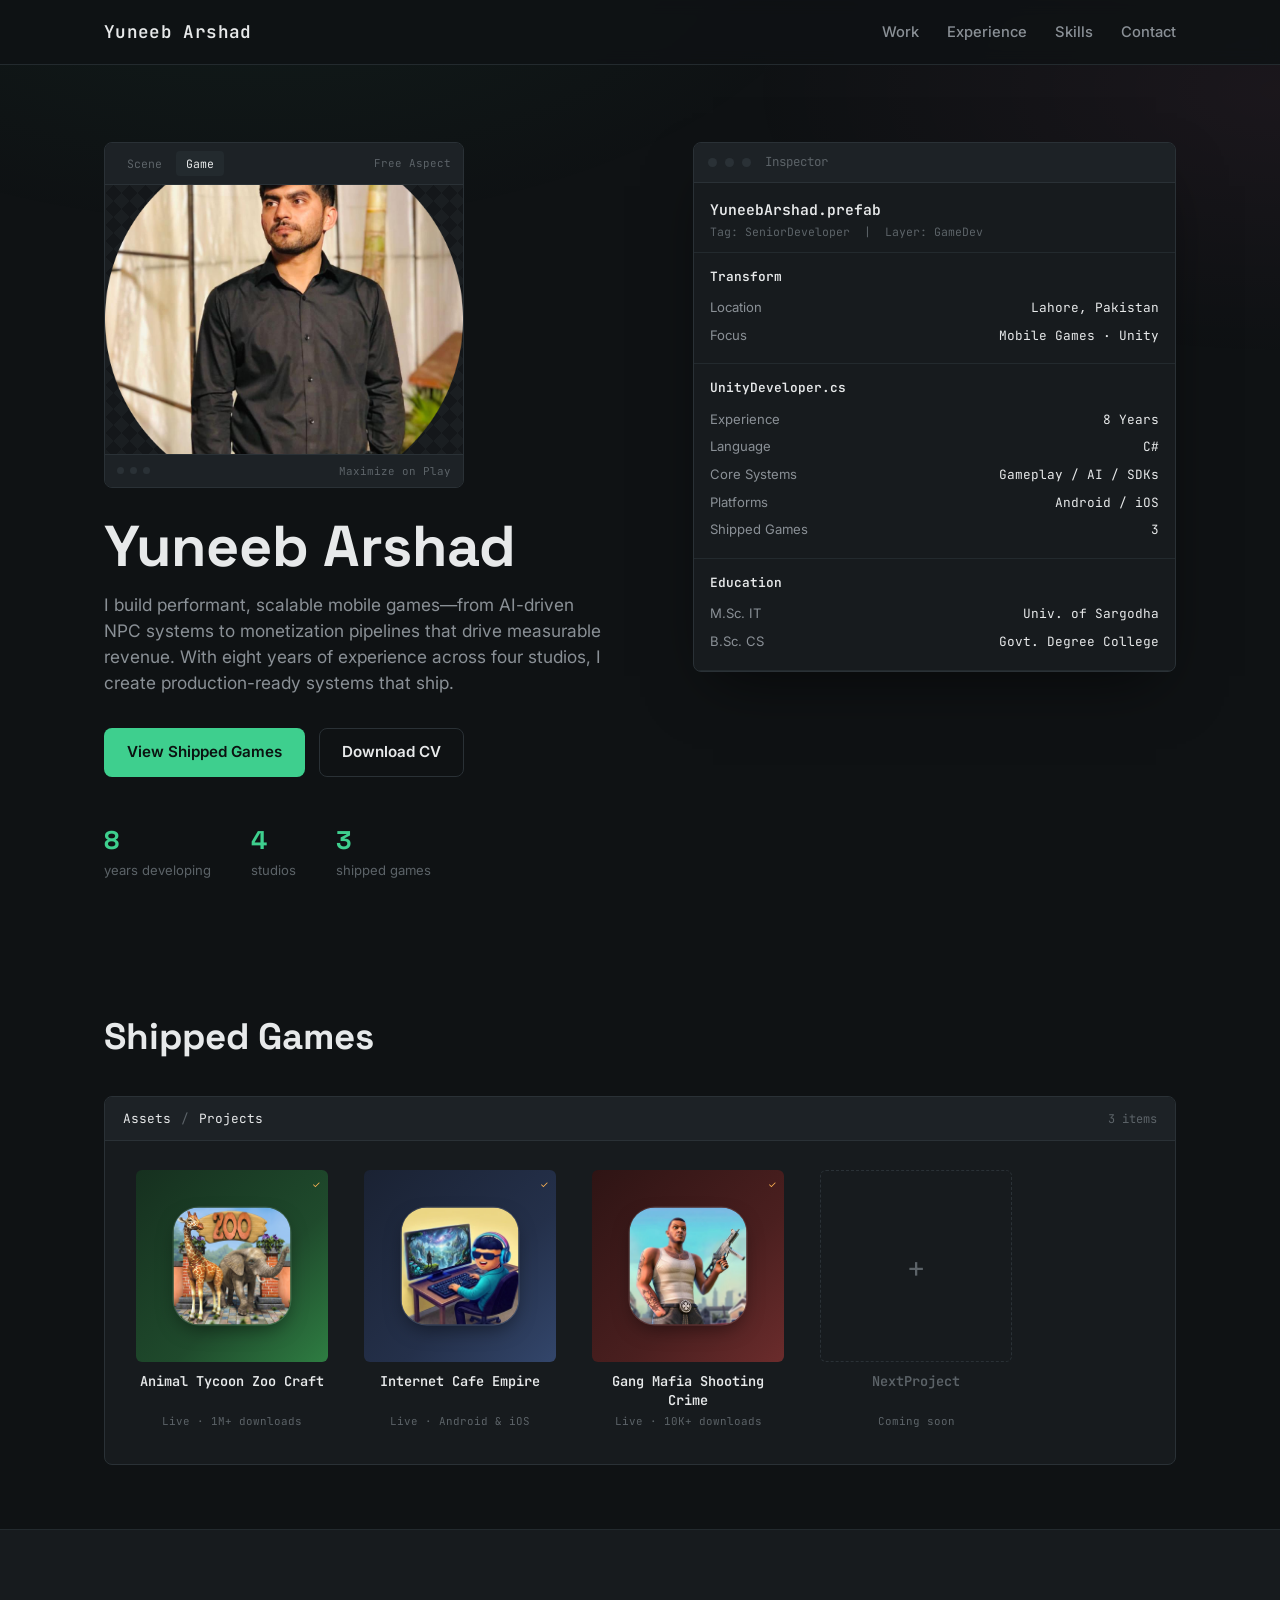
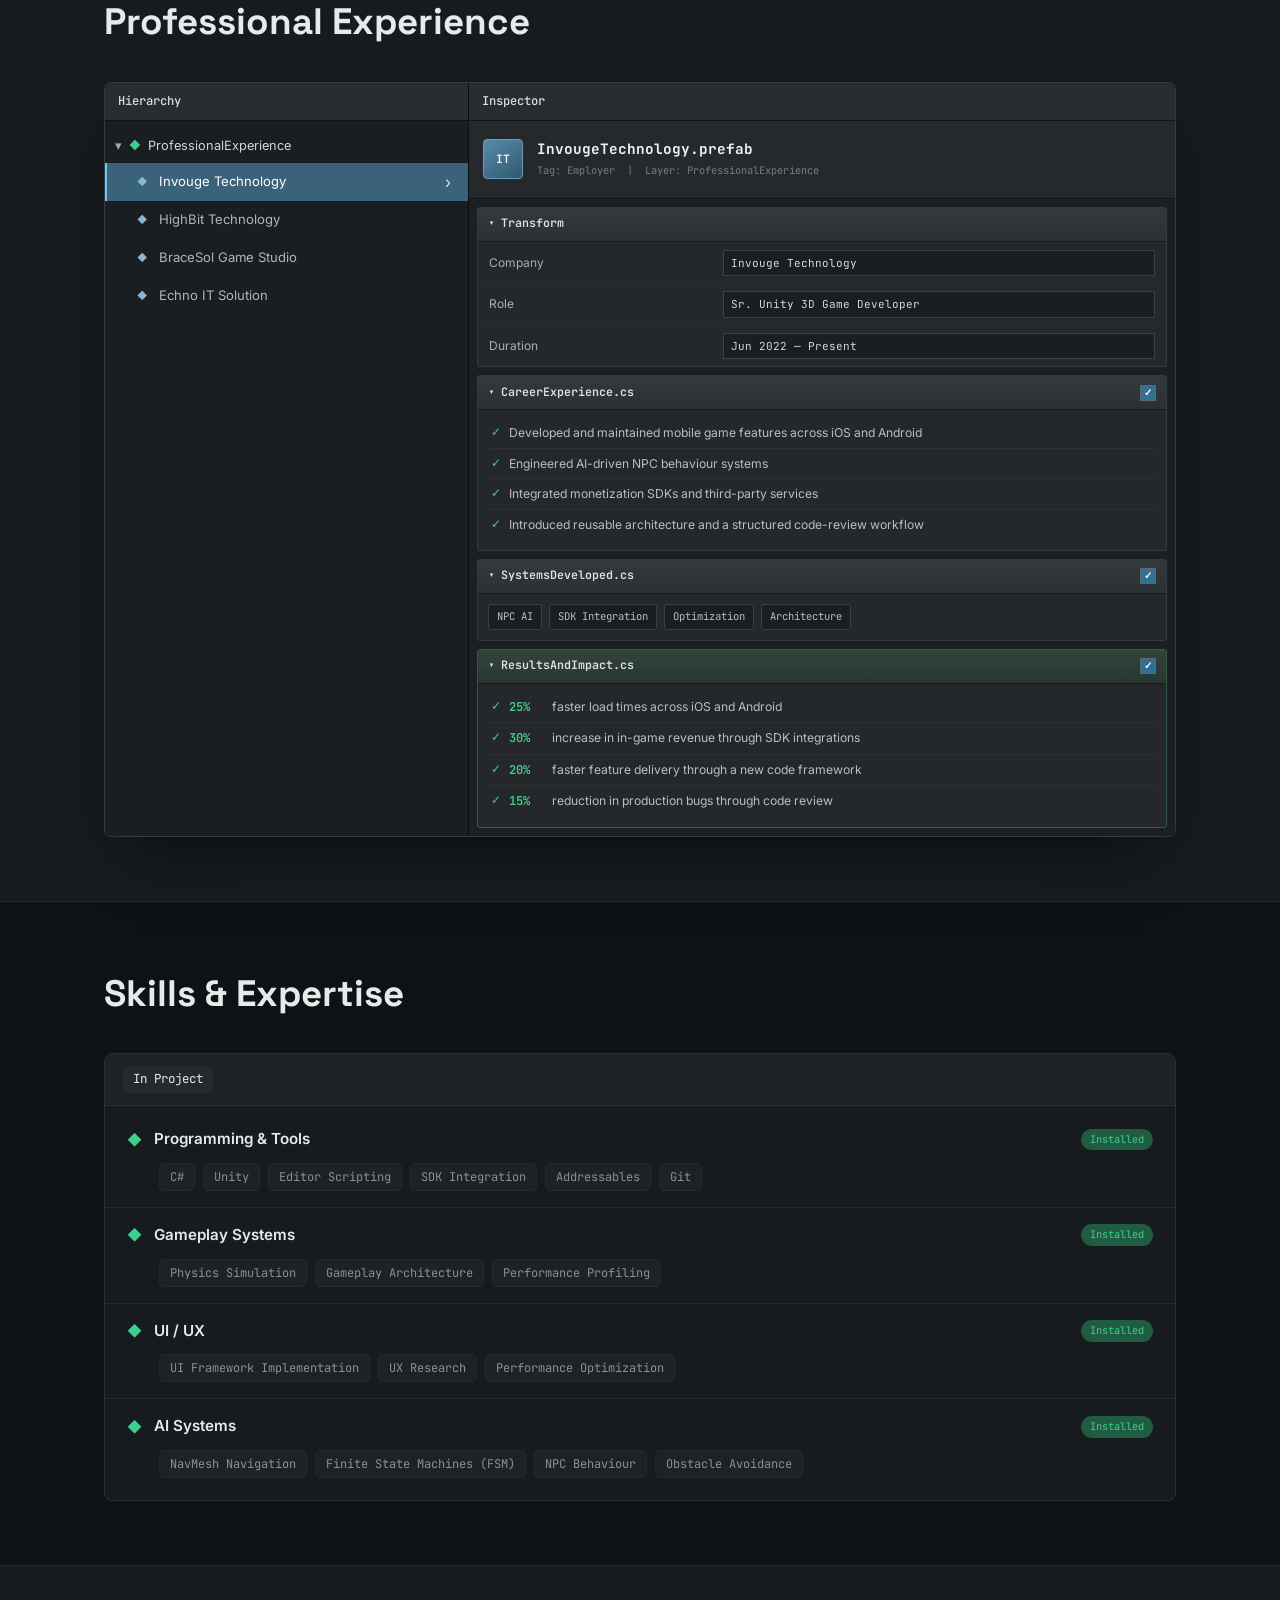
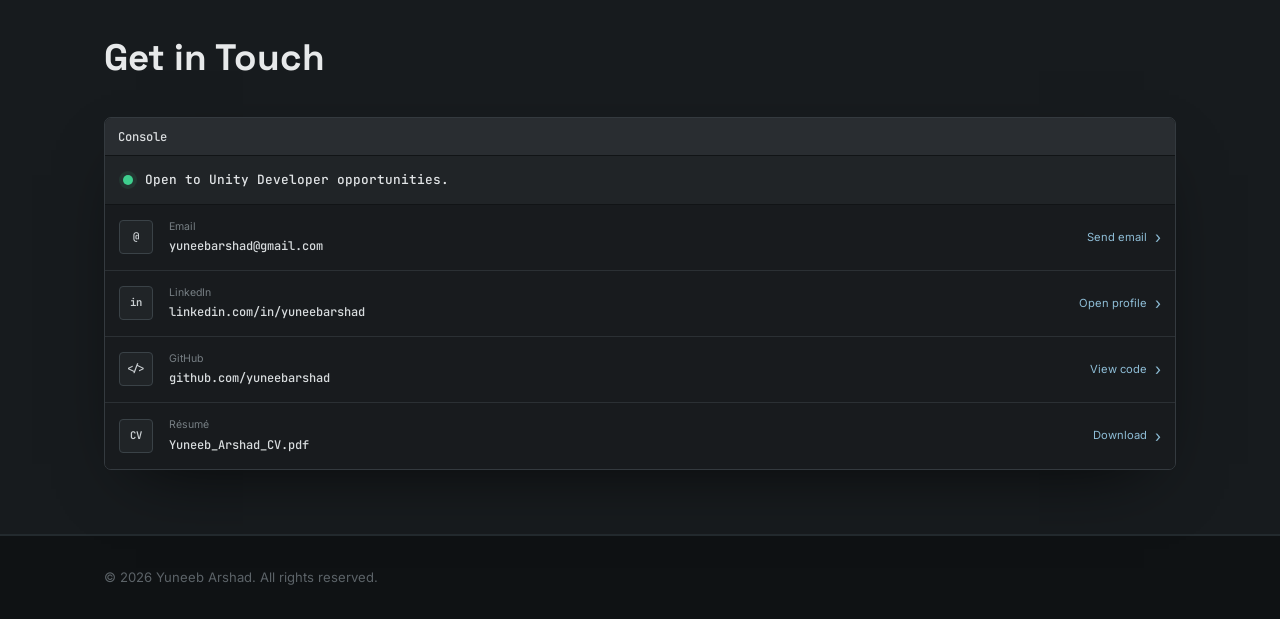
==== index.html @ 578384d5 "Update index.html" ====
<!DOCTYPE html>
<html lang="en">
<head>
  <meta charset="UTF-8">
  <meta name="viewport" content="width=device-width, initial-scale=1.0">
  <title>Yuneeb Arshad — Senior Unity Developer</title>
  <meta name="description" content="Yuneeb Arshad — Senior Unity Game Developer with 8 years of experience shipping mobile games. C#, gameplay systems, AI-driven behaviour, SDK integration and monetization.">
  <link rel="preconnect" href="https://fonts.googleapis.com">
  <link rel="preconnect" href="https://fonts.gstatic.com" crossorigin>
  <link href="https://fonts.googleapis.com/css2?family=Space+Grotesk:wght@500;600;700&family=Inter:wght@400;500;600&family=JetBrains+Mono:wght@400;500;600&display=swap" rel="stylesheet">
  <link rel="stylesheet" href="style.css">
</head>
<body>
  <div class="grain" aria-hidden="true"></div>

  <header class="topbar">
    <div class="wrap topbar-inner">
      <a href="#top" class="logo">Yuneeb Arshad</a>
      <nav class="nav" id="siteNav" aria-label="Main navigation">
        <a href="#work">Work</a>
        <a href="#experience">Experience</a>
        <a href="#skills">Skills</a>
        <a href="#contact">Contact</a>
      </nav>
      <button class="nav-toggle" id="navToggle" aria-label="Toggle navigation" aria-expanded="false">
        <span></span><span></span><span></span>
      </button>
    </div>
  </header>

  <main id="top">
    <!-- HERO: GAME VIEW + INSPECTOR -->
    <section class="hero wrap">
      <div>
        <div class="gameview">
          <div class="gameview-tabs">
            <span class="gameview-tab">Scene</span>
            <span class="gameview-tab gameview-tab-active">Game</span>
            <span class="gameview-res">Free Aspect</span>
          </div>
          <div class="gameview-viewport">
            <img src="profile.jpg" alt="Yuneeb Arshad" onerror="this.style.display='none'; this.parentElement.querySelector('.gameview-fallback').style.display='flex';">
            <div class="gameview-fallback">
              <span>Drop <code>profile.jpg</code> in the project root</span>
            </div>
          </div>
          <div class="gameview-toolbar">
            <span class="gv-dot"></span><span class="gv-dot"></span><span class="gv-dot"></span>
            <span class="gv-label">Maximize on Play</span>
          </div>
        </div>

        <h1>Yuneeb Arshad</h1>
        <p class="hero-sub">I build performant, scalable mobile games—from AI-driven NPC systems to monetization pipelines that drive measurable revenue. With eight years of experience across four studios, I create production-ready systems that ship.</p>

        <div class="hero-actions">
          <a href="#work" class="btn btn-primary">View Shipped Games</a>
          <a href="Yuneeb_Arshad_CV.pdf" class="btn btn-ghost" download>Download CV</a>
        </div>

        <div class="hero-stats">
          <div><span class="num">8</span><span class="lbl">years developing</span></div>
          <div><span class="num">4</span><span class="lbl">studios</span></div>
          <div><span class="num">3</span><span class="lbl">shipped games</span></div>
        </div>
      </div>

      <div class="inspector" role="img" aria-label="Mock Unity Inspector panel describing Yuneeb Arshad">
        <div class="inspector-titlebar">
          <span class="inspector-dot"></span>
          <span class="inspector-dot"></span>
          <span class="inspector-dot"></span>
          <span class="inspector-title">Inspector</span>
        </div>
        <div class="inspector-object">
          <div>
            <div class="inspector-object-name">YuneebArshad.prefab</div>
            <div class="inspector-object-tag">Tag: SeniorDeveloper &nbsp;|&nbsp; Layer: GameDev</div>
          </div>
        </div>
        <div class="component">
          <div class="component-head">Transform</div>
          <div class="component-row"><span>Location</span><span>Lahore, Pakistan</span></div>
          <div class="component-row"><span>Focus</span><span>Mobile Games · Unity</span></div>
        </div>
        <div class="component">
          <div class="component-head">UnityDeveloper.cs </div>
          <div class="component-row"><span>Experience</span><span>8 Years</span></div>
          <div class="component-row"><span>Language</span><span>C#</span></div>
          <div class="component-row"><span>Core Systems</span><span>Gameplay / AI / SDKs</span></div>
          <div class="component-row"><span>Platforms</span><span>Android / iOS</span></div>
          <div class="component-row"><span>Shipped Games</span><span>3</span></div>
        </div>
        <div class="component">
          <div class="component-head">Education</div>
          <div class="component-row"><span>M.Sc. IT</span><span>Univ. of Sargodha</span></div>
          <div class="component-row"><span>B.Sc. CS</span><span>Govt. Degree College</span></div>
        </div>
      </div>
    </section>

    <!-- PROJECT WINDOW -->
    <section id="work" class="section">
      <div class="wrap">
        <h2 class="section-title">Shipped Games</h2>

        <div class="project-window">
          <div class="pw-titlebar">
            <span class="pw-breadcrumb">Assets <span class="pw-sep">/</span> Projects</span>
            <span class="pw-count">3 items</span>
          </div>
          <div class="pw-grid">
            <a href="projects/zoo-animal-manager.html" class="pw-tile">
              <div class="pw-thumb pw-thumb-zoo">
                <img class="pw-icon" src="images/zoo-icon.png" alt="Animal Tycoon - Zoo Craft Game icon" onerror="this.style.display='none';">
                <span class="pw-dirty pw-dirty-live">✓</span>
              </div>
              <div class="pw-name">Animal Tycoon Zoo Craft</div>
              <div class="pw-tag">Live · 1M+ downloads</div>
            </a>

            <a href="projects/internet-cafe-empire.html" class="pw-tile">
              <div class="pw-thumb pw-thumb-cafe">
                <img class="pw-icon" src="images/cafe-icon.png" alt="Internet Cafe Empire icon" onerror="this.style.display='none';">
                <span class="pw-dirty pw-dirty-live">✓</span>
              </div>
              <div class="pw-name">Internet Cafe Empire</div>
              <div class="pw-tag">Live · Android &amp; iOS</div>
            </a>

            <a href="projects/gang-war.html" class="pw-tile">
              <div class="pw-thumb pw-thumb-gang">
                <img class="pw-icon" src="images/gang-icon.png" alt="Gang Mafia Shooting Crime Game icon" onerror="this.style.display='none';">
                <span class="pw-dirty pw-dirty-live">✓</span>
              </div>
              <div class="pw-name">Gang Mafia Shooting Crime</div>
              <div class="pw-tag">Live · 10K+ downloads</div>
            </a>

            <div class="pw-tile pw-tile-add" aria-label="Next project, coming soon">
              <div class="pw-thumb pw-thumb-add"><span>+</span></div>
              <div class="pw-name pw-name-muted">NextProject</div>
              <div class="pw-tag">Coming soon</div>
            </div>
          </div>
        </div>
      </div>
    </section>

    <!-- EXPERIENCE: HIERARCHY + INSPECTOR -->
    <section id="experience" class="section section-alt">
      <div class="wrap">
        <h2 class="section-title">Professional Experience</h2>

        <div class="unity-experience-window">
          <div class="experience-layout">
            <aside class="hierarchy-panel" aria-label="Professional experience companies">
              <div class="unity-panel-titlebar">Hierarchy</div>
              <div class="hierarchy-tree">
                <div class="hierarchy-root"><span class="tree-arrow">▾</span><span class="scene-cube">◆</span> ProfessionalExperience</div>

                <button class="hierarchy-item is-selected" type="button" data-company="invouge" aria-selected="true" aria-controls="company-invouge">
                  <span class="tree-indent"></span><span class="tree-cube">◆</span>
                  <span class="hierarchy-company-name">Invouge Technology</span>
                  <span class="hierarchy-open-icon" aria-hidden="true">›</span>
                </button>

                <button class="hierarchy-item" type="button" data-company="highbit" aria-selected="false" aria-controls="company-highbit">
                  <span class="tree-indent"></span><span class="tree-cube">◆</span>
                  <span class="hierarchy-company-name">HighBit Technology</span>
                  <span class="hierarchy-open-icon" aria-hidden="true">›</span>
                </button>

                <button class="hierarchy-item" type="button" data-company="bracesol" aria-selected="false" aria-controls="company-bracesol">
                  <span class="tree-indent"></span><span class="tree-cube">◆</span>
                  <span class="hierarchy-company-name">BraceSol Game Studio</span>
                  <span class="hierarchy-open-icon" aria-hidden="true">›</span>
                </button>

                <button class="hierarchy-item" type="button" data-company="echno" aria-selected="false" aria-controls="company-echno">
                  <span class="tree-indent"></span><span class="tree-cube">◆</span>
                  <span class="hierarchy-company-name">Echno IT Solution</span>
                  <span class="hierarchy-open-icon" aria-hidden="true">›</span>
                </button>
              </div>
            </aside>

            <div class="career-inspector-panel" id="careerInspector" aria-live="polite">
              <div class="unity-panel-titlebar">Inspector</div>

              <article class="company-inspector" id="company-invouge" data-company-panel="invouge">
                <div class="career-object-header">
                  <span class="career-object-icon">IT</span>
                  <div>
                    <h3>InvougeTechnology.prefab</h3>
                    <p>Tag: Employer &nbsp;|&nbsp; Layer: ProfessionalExperience</p>
                  </div>
                </div>
                <div class="career-component">
                  <div class="career-component-head"><span>▾</span> Transform</div>
                  <div class="career-property"><span>Company</span><strong>Invouge Technology</strong></div>
                  <div class="career-property"><span>Role</span><strong>Sr. Unity 3D Game Developer</strong></div>
                  <div class="career-property"><span>Duration</span><strong>Jun 2022 — Present</strong></div>
                </div>
                <div class="career-component">
                  <div class="career-component-head"><span>▾</span> CareerExperience.cs <span class="component-enabled">✓</span></div>
                  <ul class="career-achievements">
                    <li>Developed and maintained mobile game features across iOS and Android</li>
                    <li>Engineered AI-driven NPC behaviour systems</li>
                    <li>Integrated monetization SDKs and third-party services</li>
                    <li>Introduced reusable architecture and a structured code-review workflow</li>
                  </ul>
                </div>
                <div class="career-component">
                  <div class="career-component-head"><span>▾</span> SystemsDeveloped.cs <span class="component-enabled">✓</span></div>
                  <div class="career-tags"><span>NPC AI</span><span>SDK Integration</span><span>Optimization</span><span>Architecture</span></div>
                </div>
                <div class="career-component career-results-component">
                  <div class="career-component-head"><span>▾</span> ResultsAndImpact.cs <span class="component-enabled">✓</span></div>
                  <ul class="career-achievements">
                    <li><span class="achievement-value">25%</span> faster load times across iOS and Android</li>
                    <li><span class="achievement-value">30%</span> increase in in-game revenue through SDK integrations</li>
                    <li><span class="achievement-value">20%</span> faster feature delivery through a new code framework</li>
                    <li><span class="achievement-value">15%</span> reduction in production bugs through code review</li>
                  </ul>
                </div>
              </article>

              <article class="company-inspector" id="company-highbit" data-company-panel="highbit" hidden>
                <div class="career-object-header">
                  <span class="career-object-icon">HB</span>
                  <div>
                    <h3>HighBitTechnology.prefab</h3>
                    <p>Tag: Employer &nbsp;|&nbsp; Layer: ProfessionalExperience</p>
                  </div>
                </div>
                <div class="career-component">
                  <div class="career-component-head"><span>▾</span> Transform</div>
                  <div class="career-property"><span>Company</span><strong>HighBit Technology</strong></div>
                  <div class="career-property"><span>Role</span><strong>Sr. Unity 3D Game Developer</strong></div>
                  <div class="career-property"><span>Duration</span><strong>Aug 2021 — Jun 2022</strong></div>
                </div>
                <div class="career-component">
                  <div class="career-component-head"><span>▾</span> CareerExperience.cs <span class="component-enabled">✓</span></div>
                  <ul class="career-achievements">
                    <li>Designed and implemented features focused on player retention</li>
                    <li>Led a five-person team through more than 50 production fixes</li>
                    <li>Built AI-driven systems for dynamic difficulty</li>
                    <li>Developed custom advertising modules</li>
                  </ul>
                </div>
                <div class="career-component">
                  <div class="career-component-head"><span>▾</span> SystemsDeveloped.cs <span class="component-enabled">✓</span></div>
                  <div class="career-tags"><span>Retention</span><span>Ads Module</span><span>Team Leadership</span><span>Dynamic Difficulty</span></div>
                </div>
                <div class="career-component career-results-component">
                  <div class="career-component-head"><span>▾</span> ResultsAndImpact.cs <span class="component-enabled">✓</span></div>
                  <ul class="career-achievements">
                    <li><span class="achievement-value">20%</span> improvement in player retention through new feature design</li>
                    <li><span class="achievement-value">25%</span> reduction in crash rate across production releases</li>
                    <li><span class="achievement-value">15%</span> increase in ad revenue through custom modules</li>
                  </ul>
                </div>
              </article>

              <article class="company-inspector" id="company-bracesol" data-company-panel="bracesol" hidden>
                <div class="career-object-header">
                  <span class="career-object-icon">BS</span>
                  <div>
                    <h3>BraceSolGameStudio.prefab</h3>
                    <p>Tag: Employer &nbsp;|&nbsp; Layer: ProfessionalExperience</p>
                  </div>
                </div>
                <div class="career-component">
                  <div class="career-component-head"><span>▾</span> Transform</div>
                  <div class="career-property"><span>Company</span><strong>BraceSol Game Studio</strong></div>
                  <div class="career-property"><span>Role</span><strong>Unity 3D Game Developer</strong></div>
                  <div class="career-property"><span>Duration</span><strong>Mar 2021 — Aug 2021</strong></div>
                </div>
                <div class="career-component">
                  <div class="career-component-head"><span>▾</span> CareerExperience.cs <span class="component-enabled">✓</span></div>
                  <ul class="career-achievements">
                    <li>Shipped two titles from development through release</li>
                    <li>Managed ANR issues and recurring production bugs</li>
                    <li>Introduced clearer code standards and reusable practices</li>
                    <li>Integrated advertising systems into released projects</li>
                  </ul>
                </div>
                <div class="career-component">
                  <div class="career-component-head"><span>▾</span> SystemsDeveloped.cs <span class="component-enabled">✓</span></div>
                  <div class="career-tags"><span>Full-Cycle Delivery</span><span>ANR Fixes</span><span>Code Standards</span><span>Ads</span></div>
                </div>
                <div class="career-component career-results-component">
                  <div class="career-component-head"><span>▾</span> ResultsAndImpact.cs <span class="component-enabled">✓</span></div>
                  <ul class="career-achievements">
                    <li><span class="achievement-value">20%</span> improvement in app stability through ANR and bug management</li>
                    <li><span class="achievement-value">30%</span> improvement in code maintainability through new standards</li>
                    <li><span class="achievement-value">10%</span> increase in engagement through advertising integration</li>
                  </ul>
                </div>
              </article>

              <article class="company-inspector" id="company-echno" data-company-panel="echno" hidden>
                <div class="career-object-header">
                  <span class="career-object-icon">EI</span>
                  <div>
                    <h3>EchnoITSolution.prefab</h3>
                    <p>Tag: Employer &nbsp;|&nbsp; Layer: ProfessionalExperience</p>
                  </div>
                </div>
                <div class="career-component">
                  <div class="career-component-head"><span>▾</span> Transform</div>
                  <div class="career-property"><span>Company</span><strong>Echno IT Solution</strong></div>
                  <div class="career-property"><span>Role</span><strong>Unity 3D Game Developer</strong></div>
                  <div class="career-property"><span>Duration</span><strong>Mar 2018 — Mar 2021</strong></div>
                </div>
                <div class="career-component">
                  <div class="career-component-head"><span>▾</span> CareerExperience.cs <span class="component-enabled">✓</span></div>
                  <ul class="career-achievements">
                    <li>Released multiple original game concepts</li>
                    <li>Managed publishing, account and upload workflows</li>
                    <li>Integrated advertising and monetization solutions</li>
                    <li>Performed cross-platform testing across releases</li>
                  </ul>
                </div>
                <div class="career-component">
                  <div class="career-component-head"><span>▾</span> SystemsDeveloped.cs <span class="component-enabled">✓</span></div>
                  <div class="career-tags"><span>Game Concepts</span><span>Publishing</span><span>Monetization</span><span>Cross-Platform QA</span></div>
                </div>
                <div class="career-component career-results-component">
                  <div class="career-component-head"><span>▾</span> ResultsAndImpact.cs <span class="component-enabled">✓</span></div>
                  <ul class="career-achievements">
                    <li><span class="achievement-value">15%</span> reduction in account and upload downtime through process fixes</li>
                    <li><span class="achievement-value">10%</span> improvement in monetization through advertising solutions</li>
                  </ul>
                </div>
              </article>
            </div>
          </div>
        </div>
      </div>
    </section>

    <!-- PACKAGE MANAGER -->
    <section id="skills" class="section">
      <div class="wrap">
        <h2 class="section-title">Skills &amp; Expertise</h2>

        <div class="package-manager">
          <div class="pm-header">
            <span class="pm-tab pm-tab-active">In Project</span>
          </div>
          <div class="pm-list">
            <div class="pm-package">
              <div class="pm-package-head">
                <span class="pm-icon">◆</span>
                <div class="pm-titles"><div class="pm-name">Programming &amp; Tools</div></div>
                <span class="pm-badge">Installed</span>
              </div>
              <ul class="pm-deps"><li>C#</li><li>Unity</li><li>Editor Scripting</li><li>SDK Integration</li><li>Addressables</li><li>Git</li></ul>
            </div>
            <div class="pm-package">
              <div class="pm-package-head">
                <span class="pm-icon">◆</span>
                <div class="pm-titles"><div class="pm-name">Gameplay Systems</div></div>
                <span class="pm-badge">Installed</span>
              </div>
              <ul class="pm-deps"><li>Physics Simulation</li><li>Gameplay Architecture</li><li>Performance Profiling</li></ul>
            </div>
            <div class="pm-package">
              <div class="pm-package-head">
                <span class="pm-icon">◆</span>
                <div class="pm-titles"><div class="pm-name">UI / UX</div></div>
                <span class="pm-badge">Installed</span>
              </div>
              <ul class="pm-deps"><li>UI Framework Implementation</li><li>UX Research</li><li>Performance Optimization</li></ul>
            </div>
            <div class="pm-package">
              <div class="pm-package-head">
                <span class="pm-icon">◆</span>
                <div class="pm-titles"><div class="pm-name">AI Systems</div></div>
                <span class="pm-badge">Installed</span>
              </div>
              <ul class="pm-deps"><li>NavMesh Navigation</li><li>Finite State Machines (FSM)</li><li>NPC Behaviour</li><li>Obstacle Avoidance</li></ul>
            </div>
          </div>
        </div>
      </div>
    </section>

    <!-- SIMPLIFIED UNITY CONSOLE -->
    <section id="contact" class="section section-alt">
      <div class="wrap">
        <h2 class="section-title">Get in Touch</h2>

        <div class="console-window">
          <div class="console-titlebar">Console</div>

          <div class="contact-console-intro">
            <span class="contact-status-dot" aria-hidden="true"></span>
            <strong>Open to Unity Developer opportunities.</strong>
          </div>

          <div class="contact-list">
            <a class="contact-row" href="mailto:yuneebarshad@gmail.com">
              <span class="contact-icon" aria-hidden="true">@</span>
              <span class="contact-copy"><small>Email</small><strong>yuneebarshad@gmail.com</strong></span>
              <span class="contact-action">Send email <b>›</b></span>
            </a>

            <a class="contact-row" href="https://www.linkedin.com/in/yuneebarshad/" target="_blank" rel="noopener">
              <span class="contact-icon" aria-hidden="true">in</span>
              <span class="contact-copy"><small>LinkedIn</small><strong>linkedin.com/in/yuneebarshad</strong></span>
              <span class="contact-action">Open profile <b>›</b></span>
            </a>

            <a class="contact-row" href="https://github.com/yuneebarshad" target="_blank" rel="noopener">
              <span class="contact-icon" aria-hidden="true">&lt;/&gt;</span>
              <span class="contact-copy"><small>GitHub</small><strong>github.com/yuneebarshad</strong></span>
              <span class="contact-action">View code <b>›</b></span>
            </a>

            <a class="contact-row" href="Yuneeb_Arshad_CV.pdf" download>
              <span class="contact-icon" aria-hidden="true">CV</span>
              <span class="contact-copy"><small>Résumé</small><strong>Yuneeb_Arshad_CV.pdf</strong></span>
              <span class="contact-action">Download <b>›</b></span>
            </a>
          </div>
        </div>
      </div>
    </section>
  </main>

  <footer class="footer">
    <div class="wrap footer-inner">
      <span>© 2026 Yuneeb Arshad. All rights reserved.</span>
    </div>
  </footer>

  <script src="script.js"></script>
</body>
</html>
---- style.css ----
/* ===== Tokens ===== */
:root{
  --bg: #0F1214;
  --panel: #171B1E;
  --panel-alt: #1D2226;
  --border: #2A3136;
  --border-soft: #232A2E;
  --text: #E7E9EA;
  --text-muted: #8A9096;
  --text-dim: #5C6368;

  --teal: #3ECF8E;
  --teal-dim: #1F5C42;
  --pink: #FF6FB5;
  --pink-dim: #7A2E52;
  --amber: #FFB454;

  --font-display: "Space Grotesk", sans-serif;
  --font-body: "Inter", sans-serif;
  --font-mono: "JetBrains Mono", monospace;

  --radius: 8px;
  --wrap: 1120px;
}

*{ box-sizing: border-box; }
html{ scroll-behavior: smooth; }
@media (prefers-reduced-motion: reduce){
  html{ scroll-behavior: auto; }
  *{ animation-duration: 0.01ms !important; animation-iteration-count: 1 !important; transition-duration: 0.01ms !important; }
}

body{
  margin: 0;
  background: var(--bg);
  color: var(--text);
  font-family: var(--font-body);
  line-height: 1.5;
  -webkit-font-smoothing: antialiased;
}

.wrap{
  max-width: var(--wrap);
  margin: 0 auto;
  padding: 0 24px;
}

a{ color: inherit; }

/* subtle grain/vignette so the dark bg doesn't feel flat */
.grain{
  position: fixed; inset: 0; pointer-events: none; z-index: 0;
  background:
    radial-gradient(ellipse 80% 60% at 20% -10%, rgba(62,207,142,0.06), transparent 60%),
    radial-gradient(ellipse 70% 50% at 100% 10%, rgba(255,111,181,0.05), transparent 60%);
}

/* ===== Top bar ===== */
.topbar{
  position: sticky; top: 0; z-index: 50;
  background: rgba(15,18,20,0.85);
  backdrop-filter: blur(8px);
  border-bottom: 1px solid var(--border-soft);
}
.topbar-inner{
  display: flex; align-items: center; justify-content: space-between;
  height: 64px;
}
.logo{
  font-family: var(--font-mono);
  font-weight: 600; font-size: 1.1rem;
  text-decoration: none; color: var(--text);
  letter-spacing: 0.02em;
}

/* ===== Game View (hero photo panel) ===== */
.gameview{
  background: var(--panel);
  border: 1px solid var(--border);
  border-radius: var(--radius);
  overflow: hidden;
  margin-bottom: 28px;
  max-width: 360px;
}
.gameview-tabs{
  display: flex; align-items: center; gap: 4px;
  padding: 8px 12px;
  background: var(--panel-alt);
  border-bottom: 1px solid var(--border);
}
.gameview-tab{
  font-family: var(--font-mono); font-size: 0.72rem;
  color: var(--text-dim); padding: 4px 10px; border-radius: 4px;
}
.gameview-tab-active{ background: var(--border-soft); color: var(--text); }
.gameview-res{
  margin-left: auto;
  font-family: var(--font-mono); font-size: 0.68rem;
  color: var(--text-dim);
}
.gameview-viewport{
  aspect-ratio: 4 / 3;
  background:
    linear-gradient(45deg, #1A1E21 25%, transparent 25%) 0 0/16px 16px,
    linear-gradient(-45deg, #1A1E21 25%, transparent 25%) 0 0/16px 16px,
    linear-gradient(45deg, transparent 75%, #1A1E21 75%) 0 0/16px 16px,
    linear-gradient(-45deg, transparent 75%, #1A1E21 75%) 0 0/16px 16px,
    #14171A;
  position: relative;
  overflow: hidden;
}
.gameview-viewport img{
  width: 100%; height: 100%; object-fit: cover; display: block;
}
.gameview-fallback{
  position: absolute; inset: 0;
  display: none; align-items: center; justify-content: center;
  text-align: center; padding: 20px;
}
.gameview-fallback span{
  font-family: var(--font-mono); font-size: 0.78rem; color: var(--text-dim);
  border: 1px dashed var(--border); border-radius: 6px; padding: 14px 18px;
}
.gameview-fallback code{ color: var(--teal); }
.gameview-toolbar{
  display: flex; align-items: center; gap: 6px;
  padding: 8px 12px;
  background: var(--panel-alt);
  border-top: 1px solid var(--border);
}
.gv-dot{ width: 7px; height: 7px; border-radius: 50%; background: var(--border); }
.gv-label{
  margin-left: auto;
  font-family: var(--font-mono); font-size: 0.68rem; color: var(--text-dim);
}
.nav{ display: flex; gap: 28px; }
.nav a{
  text-decoration: none; color: var(--text-muted);
  font-size: 0.92rem; font-weight: 500;
  transition: color 0.15s ease;
}
.nav a:hover,
.nav a:focus-visible{ color: var(--text); }

.nav-toggle{
  display: none; flex-direction: column; gap: 4px;
  background: none; border: none; cursor: pointer; padding: 8px;
}
.nav-toggle span{ width: 20px; height: 2px; background: var(--text); display: block; }

/* ===== Hero ===== */
.hero{
  position: relative; z-index: 1;
  display: grid; grid-template-columns: 1.05fr 0.95fr;
  gap: 56px;
  align-items: start;
  padding: clamp(48px, 6vw, 80px) 24px clamp(48px, 5vw, 64px);
}

.hero h1{
  font-family: var(--font-display);
  font-size: clamp(2.6rem, 5vw, 3.6rem);
  margin: 0 0 16px;
  line-height: 1.05;
  font-weight: 700;
}
.hero-sub{
  color: var(--text-muted);
  font-size: 1.08rem;
  max-width: 46ch;
  margin: 0 0 32px;
}
.hero-actions{ display: flex; gap: 14px; flex-wrap: wrap; margin-bottom: 44px; }

.btn{
  display: inline-flex; align-items: center;
  padding: 12px 22px;
  border-radius: var(--radius);
  font-weight: 600; font-size: 0.95rem;
  text-decoration: none;
  border: 1px solid transparent;
  transition: transform 0.15s ease, border-color 0.15s ease, background 0.15s ease;
}
.btn:focus-visible{ outline: 2px solid var(--teal); outline-offset: 2px; }
.btn-primary{
  background: var(--teal); color: #0B1210;
}
.btn-primary:hover{ transform: translateY(-1px); }
.btn-ghost{
  border-color: var(--border);
  color: var(--text);
}
.btn-ghost:hover{ border-color: var(--text-muted); }

.hero-stats{ display: flex; gap: 40px; }
.hero-stats > div{ display: flex; flex-direction: column; }
.hero-stats .num{
  font-family: var(--font-display); font-weight: 700;
  font-size: 1.6rem; color: var(--teal);
}
.hero-stats .lbl{ color: var(--text-dim); font-size: 0.82rem; margin-top: 2px; }

/* ===== Inspector mock ===== */
.inspector{
  background: var(--panel);
  border: 1px solid var(--border);
  border-radius: var(--radius);
  overflow: hidden;
  box-shadow: 0 24px 60px -20px rgba(0,0,0,0.6);
}
.inspector-titlebar{
  display: flex; align-items: center; gap: 8px;
  padding: 10px 14px;
  background: var(--panel-alt);
  border-bottom: 1px solid var(--border);
}
.inspector-dot{
  width: 9px; height: 9px; border-radius: 50%;
  background: var(--border);
}
.inspector-title{
  font-family: var(--font-mono); font-size: 0.78rem;
  color: var(--text-dim); margin-left: 6px;
}
.inspector-object{
  display: flex; align-items: center; gap: 12px;
  padding: 16px 16px 12px;
  border-bottom: 1px solid var(--border-soft);
}

.inspector-object-name{ font-family: var(--font-mono); font-weight: 600; font-size: 0.92rem; }
.inspector-object-tag{ font-family: var(--font-mono); font-size: 0.72rem; color: var(--text-dim); margin-top: 2px; }

.component{ padding: 14px 16px; border-bottom: 1px solid var(--border-soft); }
.component-head{
  font-family: var(--font-mono); font-size: 0.8rem; font-weight: 600;
  color: var(--text); margin-bottom: 8px;
  display: flex; align-items: center; gap: 8px; flex-wrap: wrap;
}
.badge{
  font-family: var(--font-mono); font-size: 0.62rem; padding: 2px 6px;
  border-radius: 4px; letter-spacing: 0.03em;
}
.badge-on{ background: var(--teal-dim); color: var(--teal); }
.component-row{
  display: flex; justify-content: space-between;
  font-size: 0.82rem; padding: 4px 0;
  color: var(--text-muted);
}
.component-row span:last-child{ color: var(--text); font-family: var(--font-mono); font-size: 0.8rem; }

/* ===== Sections ===== */
.section{
  padding: clamp(48px, 5vw, 72px) 0;
  position: relative;
  z-index: 1;
}
.section-alt{ background: var(--panel); border-top: 1px solid var(--border-soft); border-bottom: 1px solid var(--border-soft); }

.section-title{
  font-family: var(--font-display); font-weight: 700;
  font-size: clamp(1.7rem, 3vw, 2.3rem);
  margin: 0 0 clamp(24px, 3vw, 32px);
  max-width: 20ch;
}

/* ===== Scene cards (projects) ===== */

/* ===== Commit log (experience) ===== */

/* ===== Skills / packages ===== */

/* ===== Terminal / contact ===== */

/* ===== Footer ===== */
.footer{ padding: 32px 0; border-top: 1px solid var(--border-soft); }
.footer-inner{
  display: flex; justify-content: space-between; flex-wrap: wrap; gap: 8px;
  color: var(--text-dim); font-size: 0.82rem;
}

/* ===== Project detail pages ===== */

/* ===== Project window (Work section) ===== */
.project-window{
  background: var(--panel);
  border: 1px solid var(--border);
  border-radius: var(--radius);
  overflow: hidden;
}
.pw-titlebar{
  display: flex; align-items: center; justify-content: space-between;
  padding: 12px 18px;
  background: var(--panel-alt);
  border-bottom: 1px solid var(--border);
  font-family: var(--font-mono); font-size: 0.8rem;
}
.pw-breadcrumb{ color: var(--text); }
.pw-sep{ color: var(--text-dim); margin: 0 2px; }
.pw-count{ color: var(--text-dim); font-size: 0.75rem; }

.pw-grid{
  display: grid;
  grid-template-columns: repeat(auto-fill, minmax(190px, 210px));
  justify-content: start;
  gap: 18px;
  padding: 20px 22px 22px;
}
.pw-tile{
  display: block; text-decoration: none; color: inherit;
  border-radius: 6px; padding: 8px 8px 12px;
  border: 1px solid transparent;
  transition: border-color 0.15s ease, background 0.15s ease;
}
.pw-tile:not(.pw-tile-add):hover,
.pw-tile:not(.pw-tile-add):focus-visible{
  background: var(--panel-alt); border-color: var(--border);
}
.pw-thumb{
  aspect-ratio: 1; border-radius: 6px;
  display: flex; align-items: flex-start; justify-content: flex-end;
  padding: 8px; margin-bottom: 10px;
  position: relative;
}

.pw-thumb-zoo{ background: linear-gradient(135deg, #16301F, #1F4A2C 60%, #2E7D42); }
.pw-thumb-cafe{ background: linear-gradient(135deg, #1A2233, #24304A 60%, #33466B); }
.pw-thumb-gang{ background: linear-gradient(135deg, #2E1414, #4A1F1F 60%, #6B2C2C); }
.pw-dirty-live{ color: var(--teal); font-size: 0.7rem; }
.pw-icon{
  position: absolute; top: 50%; left: 50%;
  transform: translate(-50%, -50%);
  width: 62%; aspect-ratio: 1;
  border-radius: 22%;
  object-fit: cover;
  box-shadow: 0 8px 20px -6px rgba(0,0,0,0.5);
  border: 1px solid rgba(255,255,255,0.12);
}
.pw-thumb-add{
  background: transparent; border: 1px dashed var(--border);
  align-items: center; justify-content: center;
}
.pw-thumb-add span{ font-size: 1.8rem; color: var(--text-dim); }
.pw-dirty{ color: var(--amber); font-size: 0.6rem; }
.pw-name{
  min-height: 2.7em;
  display: flex;
  align-items: flex-start;
  justify-content: center;
  font-family: var(--font-mono); font-weight: 600; font-size: 0.85rem;
  line-height: 1.35;
  color: var(--text); text-align: center;
  overflow-wrap: normal;
  word-break: normal;
  hyphens: none;
}
.pw-name-muted{ color: var(--text-dim); }

.pw-tag{
  text-align: center; font-family: var(--font-mono); font-size: 0.68rem;
  color: var(--text-dim); margin-top: 4px;
}
.pw-tile-add,
.pw-tile-add:hover,
.pw-tile-add:focus,
.pw-tile-add:focus-visible,
.pw-tile-add:active{
  background: transparent !important;
  border-color: transparent !important;
  box-shadow: none !important;
  transform: none !important;
  cursor: default !important;
  pointer-events: none;
  outline: none !important;
  user-select: none;
}

.pw-tile-add .pw-thumb-add,
.pw-tile-add:hover .pw-thumb-add,
.pw-tile-add:focus .pw-thumb-add,
.pw-tile-add:active .pw-thumb-add{
  background: transparent !important;
  border-color: var(--border) !important;
  box-shadow: none !important;
  transform: none !important;
}

@media (max-width: 520px){
  .pw-grid{
    grid-template-columns: 1fr;
  }
}

/* ===== Package Manager (Skills section) ===== */
.package-manager{
  background: var(--panel);
  border: 1px solid var(--border);
  border-radius: var(--radius);
  overflow: hidden;
}
.pm-header{
  display: flex; align-items: center; justify-content: flex-start;
  padding: 12px 18px;
  background: var(--panel-alt);
  border-bottom: 1px solid var(--border);
}
.pm-tab{
  font-family: var(--font-mono); font-size: 0.78rem; color: var(--text-dim);
  padding: 4px 10px; border-radius: 4px;
}
.pm-tab-active{ background: var(--border-soft); color: var(--text); }

.pm-list{ padding: 6px 0; }
.pm-package{
  padding: 16px 22px;
  border-bottom: 1px solid var(--border-soft);
}
.pm-package:last-child{ border-bottom: none; }
.pm-package-head{
  display: flex; align-items: center; gap: 12px;
}
.pm-icon{ color: var(--teal); font-size: 0.9rem; flex-shrink: 0; }
.pm-titles{ flex: 1; }
.pm-name{ font-weight: 600; font-size: 0.95rem; }

.pm-badge{
  font-family: var(--font-mono);
  font-size: 0.65rem;
  color: var(--teal);
  background: var(--teal-dim);
  padding: 3px 9px;
  border-radius: 20px;
  flex-shrink: 0;
}

.pm-deps{
  list-style: none; padding: 0; margin: 12px 0 0 32px;
  display: flex; flex-wrap: wrap; gap: 8px;
}
.pm-deps li{
  font-family: var(--font-mono); font-size: 0.75rem;
  color: var(--text-muted);
  background: var(--panel-alt); border: 1px solid var(--border-soft);
  padding: 4px 10px; border-radius: 5px;
}

/* ===== Responsive ===== */
@media (max-width: 880px){
  .hero{ grid-template-columns: 1fr; padding-top: 48px; }

}

@media (max-width: 640px){
  .pm-deps{ margin-left: 0; }
  .logo{ font-size: 0.95rem; }
  .nav{
    position: absolute; top: 64px; left: 0; right: 0;
    background: var(--bg); border-bottom: 1px solid var(--border-soft);
    flex-direction: column; padding: 16px 24px; gap: 16px;
    display: none;
  }
  .nav.open{ display: flex; }
  .nav-toggle{ display: flex; }
  
  .hero-stats{ gap: 24px; flex-wrap: wrap; }
}

/* ========================================================================== 
   SIMPLIFIED UNITY-STYLE PORTFOLIO WINDOWS
   ========================================================================== */

button,
input{ font: inherit; }
button{ color: inherit; }

/* ===== Shared window treatment ===== */
.unity-experience-window,
.console-window{
  background: #191c1f;
  border: 1px solid #343a3f;
  border-radius: 7px;
  overflow: hidden;
  box-shadow: 0 26px 70px -32px rgba(0,0,0,0.78);
}
.unity-panel-titlebar,
.console-titlebar{
  min-height: 38px;
  display: flex;
  align-items: center;
  padding: 0 13px;
  background: #292d31;
  border-bottom: 1px solid #111416;
  color: #d9dcde;
  font-family: var(--font-mono);
  font-size: 0.76rem;
  font-weight: 500;
}

/* ===== Professional Experience: Hierarchy + Inspector ===== */
.experience-layout{
  display: grid;
  grid-template-columns: minmax(250px, 0.34fr) minmax(0, 0.66fr);
  min-height: 690px;
}
.hierarchy-panel{
  min-width: 0;
  background: #1b1e21;
  border-right: 1px solid #0d0f10;
}
.hierarchy-tree{ padding: 8px 0 18px; }
.hierarchy-root{
  min-height: 34px;
  display: flex;
  align-items: center;
  gap: 7px;
  padding: 5px 10px;
  color: #d2d5d7;
  font-size: 0.8rem;
  white-space: nowrap;
}
.tree-arrow{ color: #a3a9ad; }
.scene-cube{ color: var(--teal); font-size: 0.7rem; }
.hierarchy-item{
  width: 100%;
  min-height: 38px;
  display: grid;
  grid-template-columns: 18px 18px minmax(0,1fr) 24px;
  align-items: center;
  gap: 4px;
  border: 0;
  border-left: 2px solid transparent;
  padding: 4px 8px;
  background: transparent;
  color: #afb4b8;
  text-align: left;
  cursor: pointer;
  transition: background 0.12s ease, color 0.12s ease, border-color 0.12s ease;
}
.hierarchy-item:hover{
  background: #2b3034;
  color: #f0f1f2;
}
.hierarchy-item:focus-visible{
  outline: 2px solid var(--teal);
  outline-offset: -2px;
}
.hierarchy-item.is-selected{
  background: #3a627a;
  border-left-color: #73c8f1;
  color: #fff;
}
.tree-indent{ width: 18px; }
.tree-cube{ color: #87b7d1; font-size: 0.62rem; }
.hierarchy-company-name{
  overflow: hidden;
  text-overflow: ellipsis;
  white-space: nowrap;
  font-size: 0.82rem;
}
.hierarchy-open-icon{
  display: grid;
  place-items: center;
  color: #d9e5eb;
  font-size: 1rem;
  opacity: 0;
  transform: translateX(-4px);
  transition: opacity 0.12s ease, transform 0.12s ease;
}
.hierarchy-item:hover .hierarchy-open-icon,
.hierarchy-item.is-selected .hierarchy-open-icon{
  opacity: 1;
  transform: translateX(0);
}

.career-inspector-panel{
  min-width: 0;
  background: #1d2023;
}
.company-inspector{ animation: inspectorEnter 0.18s ease-out; }
.company-inspector[hidden]{ display: none; }
@keyframes inspectorEnter{
  from{ opacity: 0; transform: translateY(3px); }
  to{ opacity: 1; transform: translateY(0); }
}
.career-object-header{
  min-height: 78px;
  display: grid;
  grid-template-columns: 42px minmax(0,1fr);
  align-items: center;
  gap: 12px;
  padding: 13px 14px;
  background: #25292c;
  border-bottom: 1px solid #111315;
}
.career-object-icon{
  width: 40px;
  height: 40px;
  display: grid;
  place-items: center;
  border-radius: 4px;
  background: linear-gradient(145deg, #568bad, #31586f);
  border: 1px solid #6a9cb9;
  color: #f3f7f9;
  font-family: var(--font-mono);
  font-size: 0.72rem;
  font-weight: 600;
}
.career-object-header h3{
  margin: 0;
  color: #edf0f1;
  font-family: var(--font-mono);
  font-size: 0.9rem;
  line-height: 1.3;
  overflow-wrap: anywhere;
}
.career-object-header p{
  margin: 4px 0 0;
  color: #777e83;
  font-family: var(--font-mono);
  font-size: 0.65rem;
}
.career-component{
  margin: 8px;
  border: 1px solid #343a3f;
  border-radius: 3px;
  background: #24282b;
  overflow: hidden;
}
.career-component-head{
  min-height: 34px;
  display: flex;
  align-items: center;
  gap: 6px;
  padding: 6px 10px;
  background: linear-gradient(#34393d, #2b3034);
  border-bottom: 1px solid #181b1d;
  color: #e0e3e5;
  font-family: var(--font-mono);
  font-size: 0.73rem;
  font-weight: 600;
}
.component-enabled{
  margin-left: auto;
  width: 16px;
  height: 16px;
  display: grid;
  place-items: center;
  border: 1px solid #60686d;
  background: #326f92;
  color: #fff;
  font-size: 0.6rem;
}
.career-property{
  display: grid;
  grid-template-columns: minmax(95px,0.34fr) minmax(0,0.66fr);
  gap: 12px;
  align-items: center;
  padding: 7px 11px;
  border-top: 1px solid rgba(255,255,255,0.025);
  color: #a9afb3;
  font-size: 0.75rem;
}
.career-property strong{
  min-width: 0;
  padding: 4px 7px;
  border: 1px solid #3a4045;
  background: #1b1e20;
  color: #d4d8da;
  font-family: var(--font-mono);
  font-size: 0.69rem;
  font-weight: 400;
  overflow-wrap: anywhere;
}
.career-achievements{
  list-style: none;
  padding: 8px 11px 10px;
  margin: 0;
}
.career-achievements li{
  position: relative;
  padding: 6px 4px 6px 20px;
  border-bottom: 1px solid rgba(255,255,255,0.035);
  color: #b8bdc0;
  font-size: 0.76rem;
  line-height: 1.45;
}
.career-achievements li:last-child{ border-bottom: 0; }
.career-achievements li::before{
  content: "✓";
  position: absolute;
  left: 2px;
  top: 6px;
  color: var(--teal);
  font-family: var(--font-mono);
}
.career-tags{
  display: flex;
  flex-wrap: wrap;
  gap: 7px;
  padding: 10px;
}
.career-tags span{
  padding: 4px 8px;
  border: 1px solid #3a4045;
  border-radius: 3px;
  background: #1b1e20;
  color: #b8bec2;
  font-family: var(--font-mono);
  font-size: 0.66rem;
}
.career-results-component{ border-color: #365748; }
.career-results-component .career-component-head{
  background: linear-gradient(#33443d, #293630);
}
.achievement-value{
  display: inline-block;
  min-width: 40px;
  color: var(--teal);
  font-family: var(--font-mono);
  font-weight: 600;
}

/* ===== Simplified Unity Console contact section ===== */
.contact-console-intro{
  display: flex;
  align-items: center;
  gap: 12px;
  padding: 14px 18px;
  background: #202427;
  border-bottom: 1px solid #111416;
}
.contact-status-dot{
  width: 10px;
  height: 10px;
  border-radius: 50%;
  background: var(--teal);
  box-shadow: 0 0 0 4px rgba(62,207,142,0.1);
  flex: 0 0 auto;
}
.contact-console-intro strong{
  display: block;
  color: #e2e5e7;
  font-family: var(--font-mono);
  font-size: 0.8rem;
  font-weight: 500;
}
.contact-list{ background: #181b1e; }
.contact-row{
  min-height: 66px;
  display: grid;
  grid-template-columns: 38px minmax(0,1fr) auto;
  align-items: center;
  gap: 12px;
  padding: 10px 14px;
  border-bottom: 1px solid #2b3034;
  color: inherit;
  text-decoration: none;
  transition: background 0.12s ease;
}
.contact-row:last-child{ border-bottom: 0; }
.contact-row:hover{ background: #292e32; }
.contact-row:focus-visible{
  outline: 2px solid var(--teal);
  outline-offset: -2px;
}
.contact-icon{
  width: 34px;
  height: 34px;
  display: grid;
  place-items: center;
  border: 1px solid #3a4247;
  border-radius: 4px;
  background: #202427;
  color: #cbd0d3;
  font-family: var(--font-mono);
  font-size: 0.66rem;
  font-weight: 600;
}
.contact-copy{ min-width: 0; }
.contact-copy small{
  display: block;
  color: #777f84;
  font-size: 0.66rem;
}
.contact-copy strong{
  display: block;
  margin-top: 3px;
  color: #d8dcde;
  font-family: var(--font-mono);
  font-size: 0.75rem;
  font-weight: 500;
  overflow-wrap: anywhere;
}
.contact-action{
  display: flex;
  align-items: center;
  gap: 8px;
  color: #8ebdd6;
  font-size: 0.7rem;
  white-space: nowrap;
}
.contact-action b{ font-size: 1rem; font-weight: 400; }

/* ===== Responsive behaviour ===== */
@media (max-width: 1000px){
  .nav{ gap: 18px; }
  .nav a{ font-size: 0.86rem; }
}

@media (max-width: 760px){
  .experience-layout{ grid-template-columns: 1fr; min-height: 0; }
  .hierarchy-panel{ border-right: 0; border-bottom: 1px solid #101214; }
  .hierarchy-tree{ min-height: 190px; }
  .career-inspector-panel{ min-height: 610px; }
}

@media (max-width: 640px){
  .section{ padding: 48px 0; }
  .section-title{ margin-bottom: 24px; }
  .career-property{ grid-template-columns: 1fr; gap: 4px; }
  .career-property strong{ width: 100%; }
  .contact-row{ grid-template-columns: 34px minmax(0,1fr); }
  .contact-action{ grid-column: 2; justify-self: start; margin-top: -3px; }
}

@media (max-width: 480px){
  .hero{ padding: 40px 24px; }
  .section{ padding: 40px 0; }
  .section-title{ margin-bottom: 20px; }
}
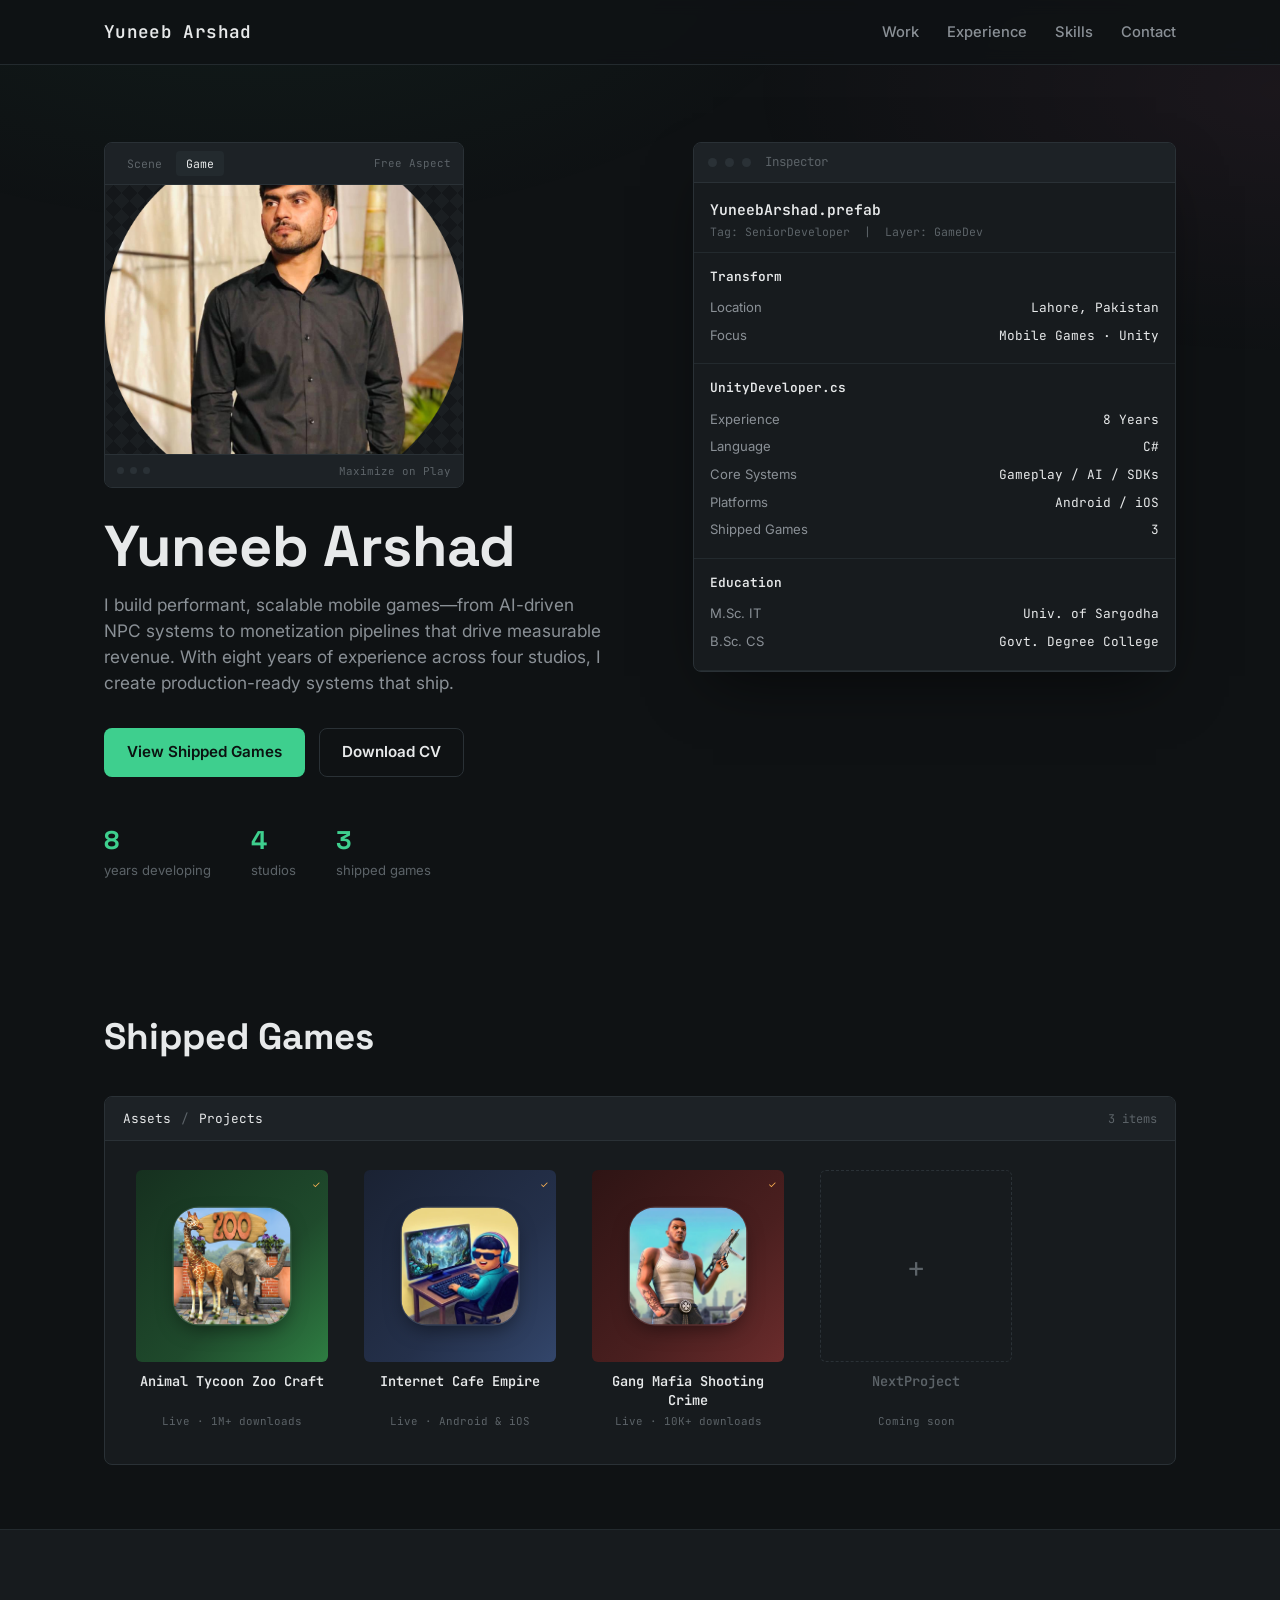
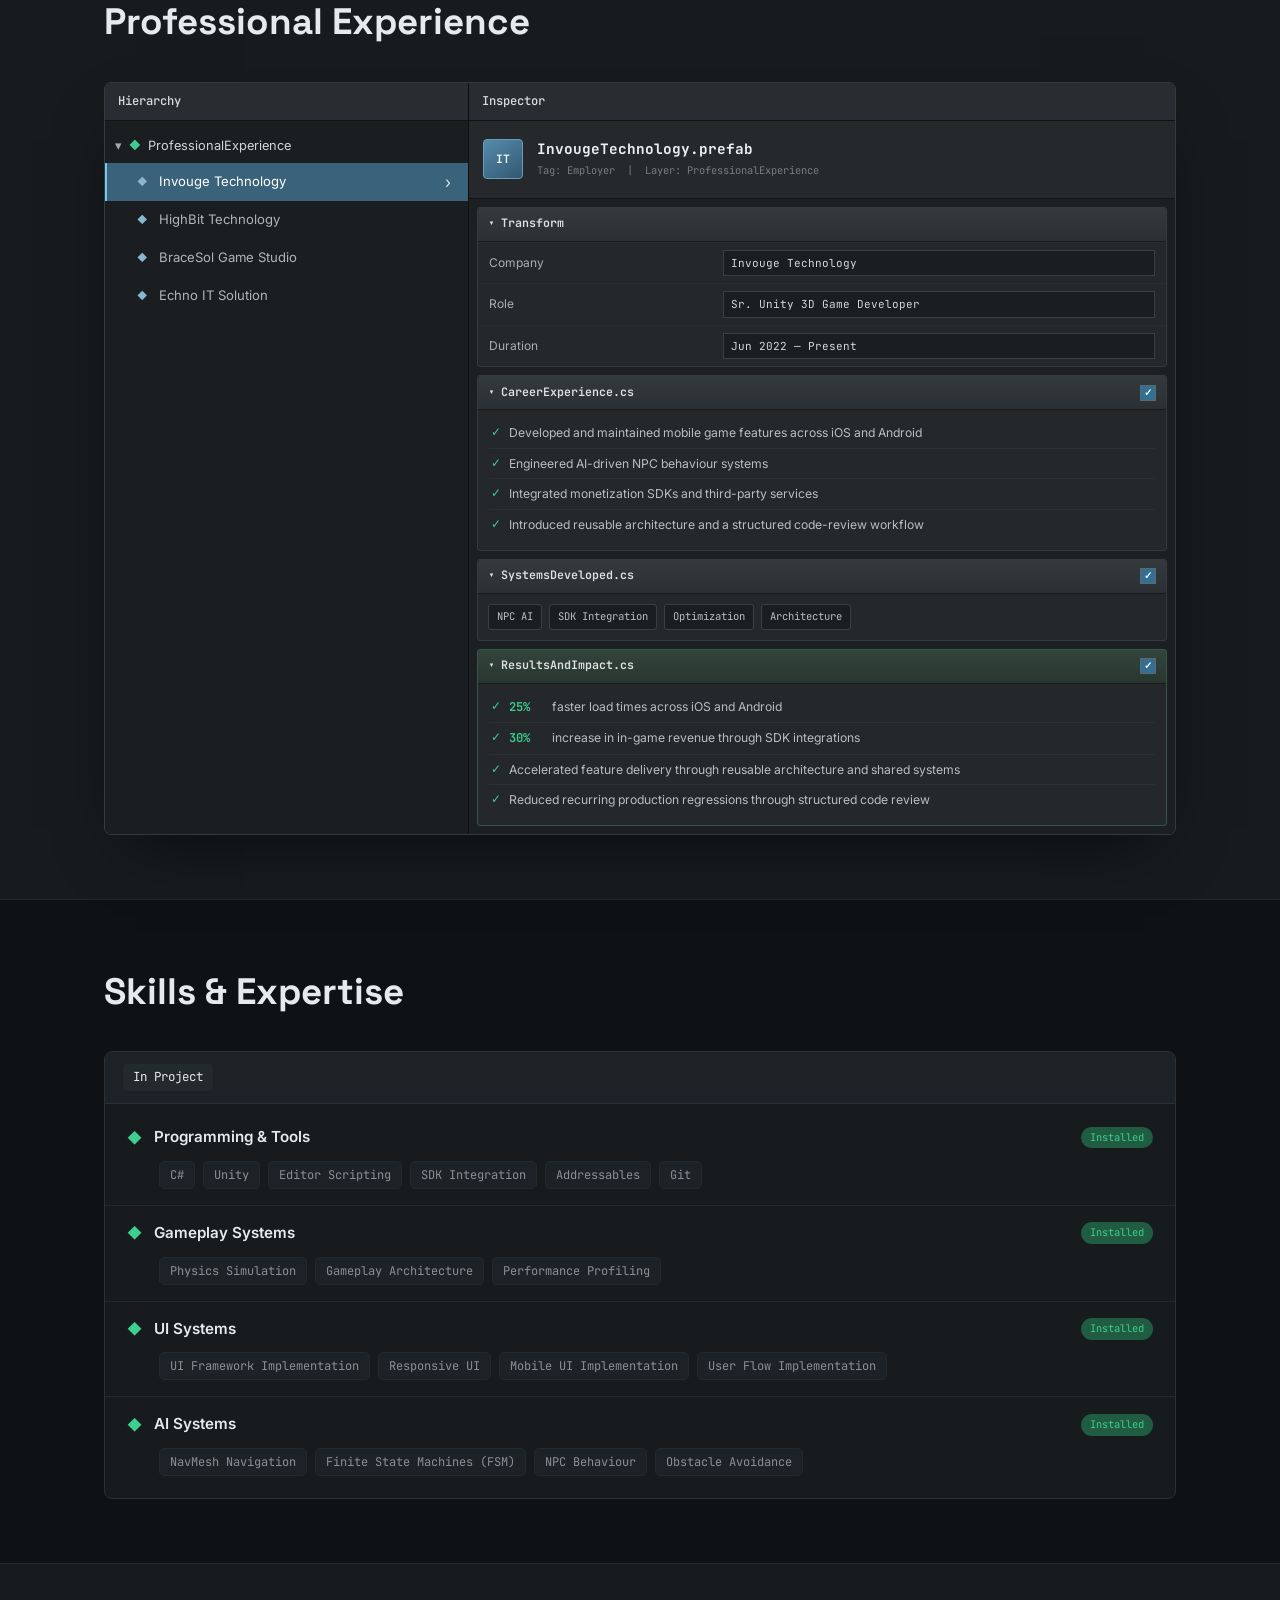
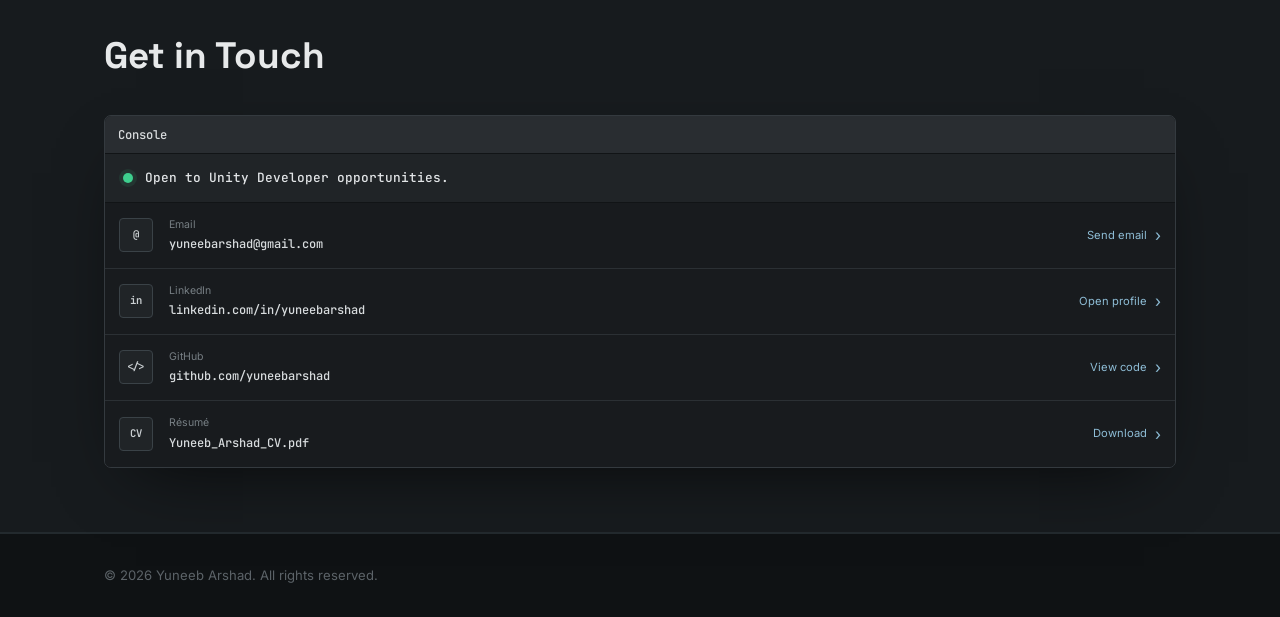
==== commit ad8f2a9f: "Update index.html" ====
--- a/index.html
+++ b/index.html
@@ -65,7 +65,7 @@
         </div>
       </div>
 
-      <div class="inspector" role="img" aria-label="Mock Unity Inspector panel describing Yuneeb Arshad">
+      <div class="inspector">
         <div class="inspector-titlebar">
           <span class="inspector-dot"></span>
           <span class="inspector-dot"></span>
@@ -84,7 +84,7 @@
           <div class="component-row"><span>Focus</span><span>Mobile Games · Unity</span></div>
         </div>
         <div class="component">
-          <div class="component-head">UnityDeveloper.cs </div>
+          <div class="component-head">UnityDeveloper.cs</div>
           <div class="component-row"><span>Experience</span><span>8 Years</span></div>
           <div class="component-row"><span>Language</span><span>C#</span></div>
           <div class="component-row"><span>Core Systems</span><span>Gameplay / AI / SDKs</span></div>
@@ -220,8 +220,8 @@
                   <ul class="career-achievements">
                     <li><span class="achievement-value">25%</span> faster load times across iOS and Android</li>
                     <li><span class="achievement-value">30%</span> increase in in-game revenue through SDK integrations</li>
-                    <li><span class="achievement-value">20%</span> faster feature delivery through a new code framework</li>
-                    <li><span class="achievement-value">15%</span> reduction in production bugs through code review</li>
+                    <li>Accelerated feature delivery through reusable architecture and shared systems</li>
+                    <li>Reduced recurring production regressions through structured code review</li>
                   </ul>
                 </div>
               </article>
@@ -258,7 +258,7 @@
                   <ul class="career-achievements">
                     <li><span class="achievement-value">20%</span> improvement in player retention through new feature design</li>
                     <li><span class="achievement-value">25%</span> reduction in crash rate across production releases</li>
-                    <li><span class="achievement-value">15%</span> increase in ad revenue through custom modules</li>
+                    <li>Standardized monetization integration through reusable advertising modules</li>
                   </ul>
                 </div>
               </article>
@@ -293,9 +293,9 @@
                 <div class="career-component career-results-component">
                   <div class="career-component-head"><span>▾</span> ResultsAndImpact.cs <span class="component-enabled">✓</span></div>
                   <ul class="career-achievements">
-                    <li><span class="achievement-value">20%</span> improvement in app stability through ANR and bug management</li>
-                    <li><span class="achievement-value">30%</span> improvement in code maintainability through new standards</li>
-                    <li><span class="achievement-value">10%</span> increase in engagement through advertising integration</li>
+                    <li>Improved release stability by resolving ANRs and recurring production issues</li>
+                    <li>Introduced reusable coding standards that reduced duplicate implementation</li>
+                    <li>Integrated production advertising systems across released titles</li>
                   </ul>
                 </div>
               </article>
@@ -330,8 +330,8 @@
                 <div class="career-component career-results-component">
                   <div class="career-component-head"><span>▾</span> ResultsAndImpact.cs <span class="component-enabled">✓</span></div>
                   <ul class="career-achievements">
-                    <li><span class="achievement-value">15%</span> reduction in account and upload downtime through process fixes</li>
-                    <li><span class="achievement-value">10%</span> improvement in monetization through advertising solutions</li>
+                    <li>Streamlined publishing, account and store-upload workflows across releases</li>
+                    <li>Standardized advertising and monetization integration across projects</li>
                   </ul>
                 </div>
               </article>
@@ -370,10 +370,10 @@
             <div class="pm-package">
               <div class="pm-package-head">
                 <span class="pm-icon">◆</span>
-                <div class="pm-titles"><div class="pm-name">UI / UX</div></div>
+                <div class="pm-titles"><div class="pm-name">UI Systems</div></div>
                 <span class="pm-badge">Installed</span>
               </div>
-              <ul class="pm-deps"><li>UI Framework Implementation</li><li>UX Research</li><li>Performance Optimization</li></ul>
+              <ul class="pm-deps"><li>UI Framework Implementation</li><li>Responsive UI</li><li>Mobile UI Implementation</li><li>User Flow Implementation</li></ul>
             </div>
             <div class="pm-package">
               <div class="pm-package-head">
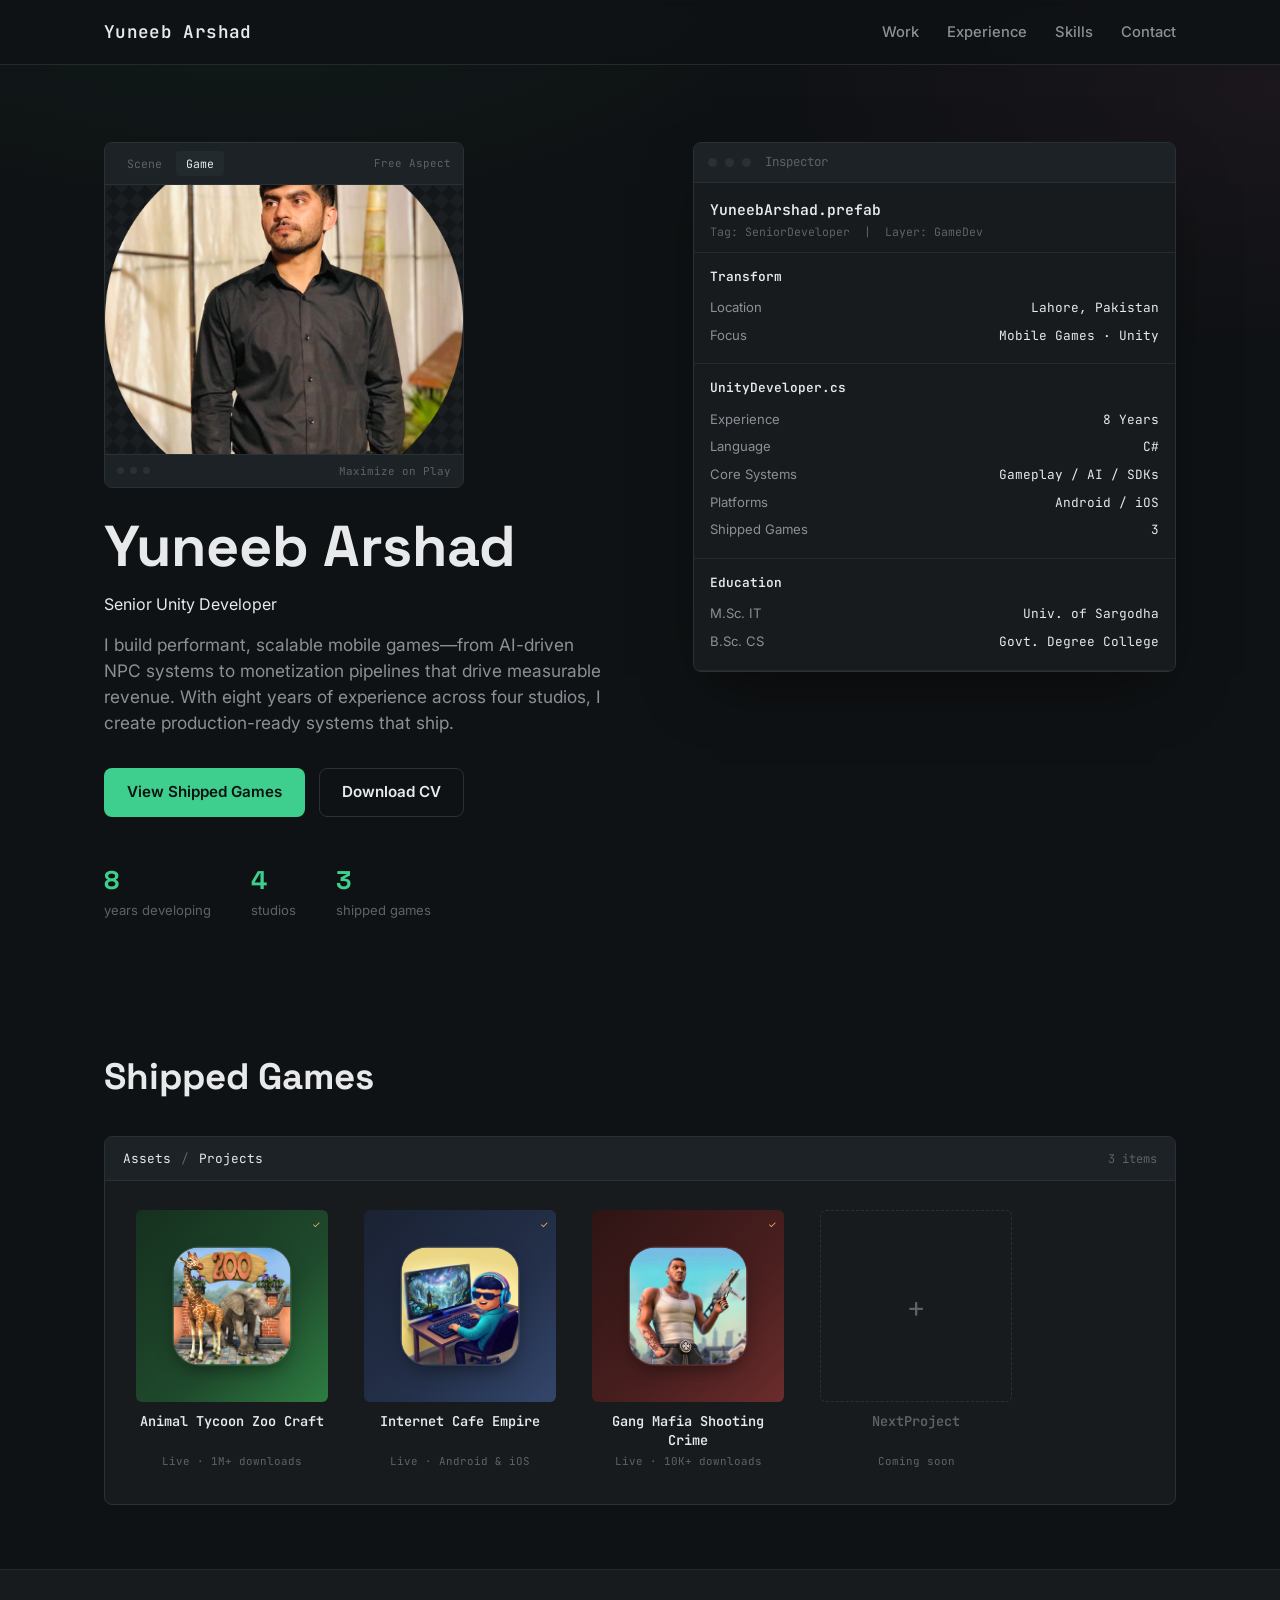
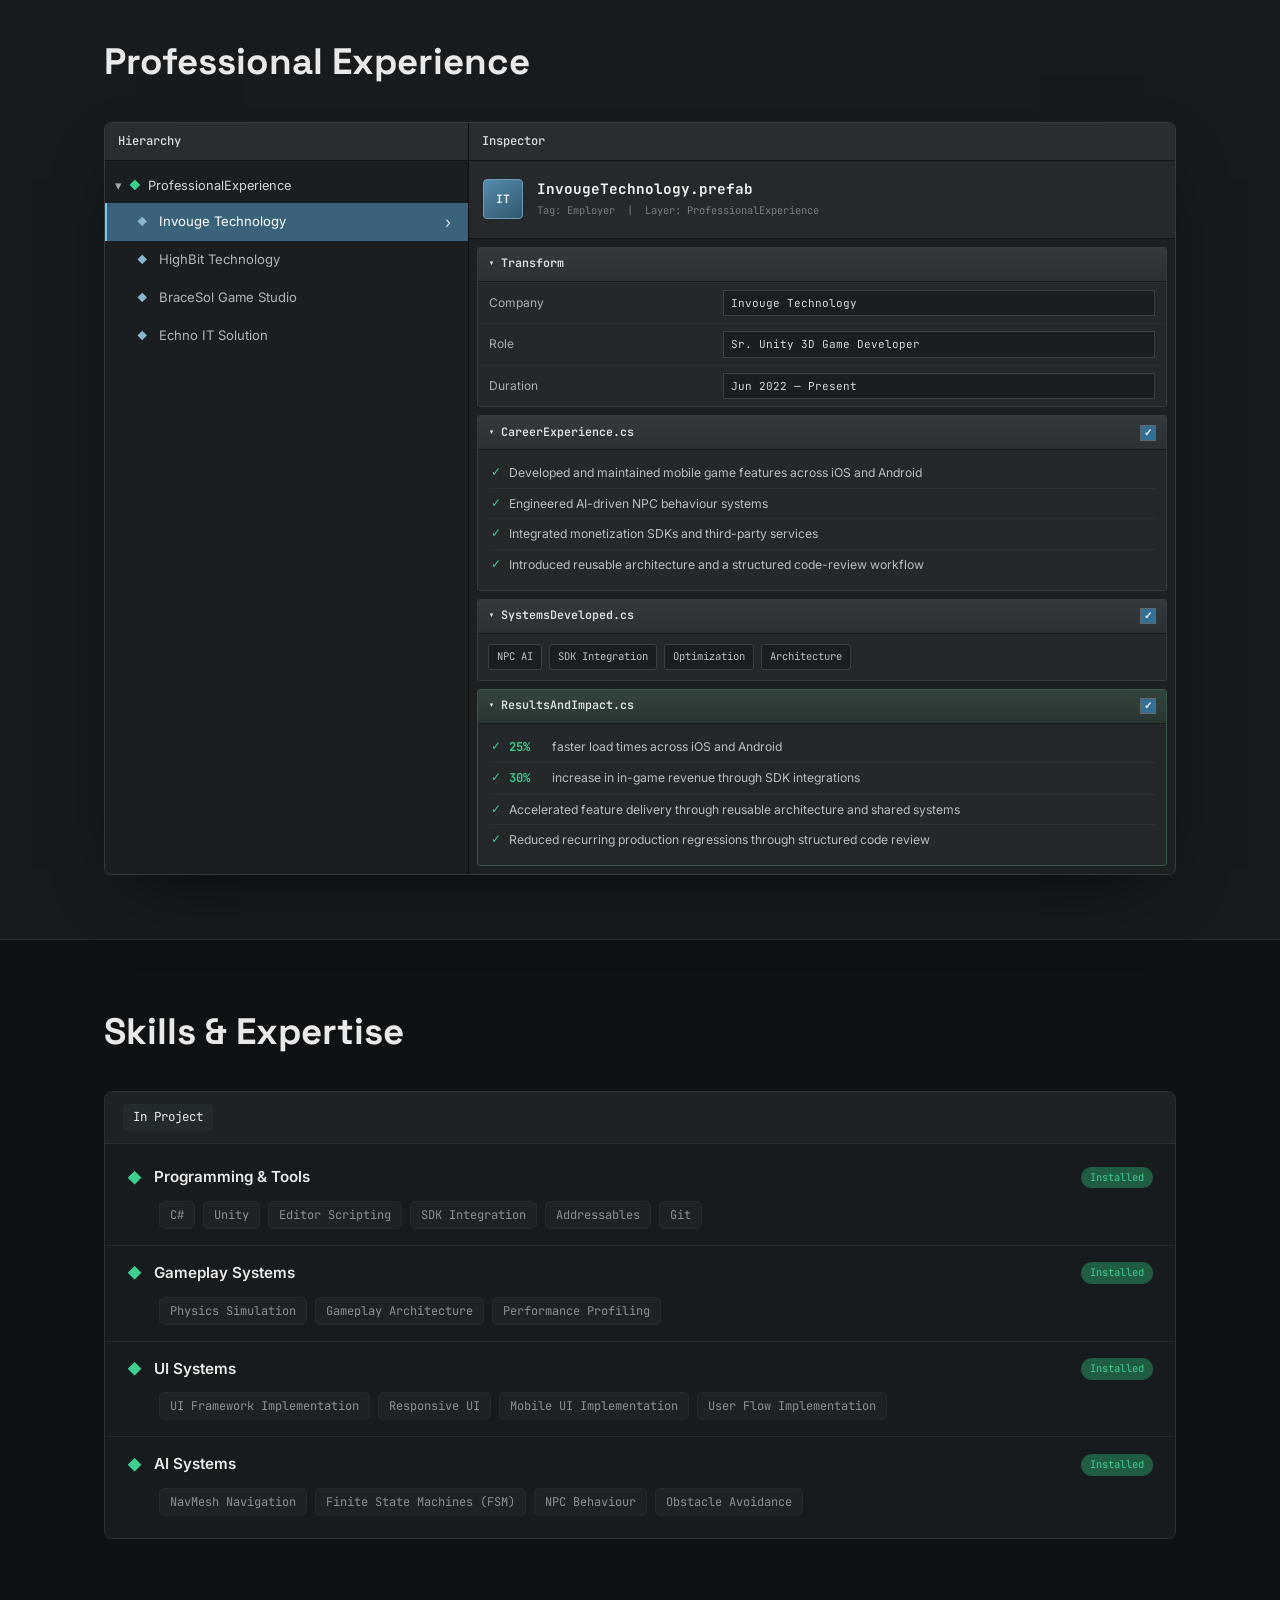
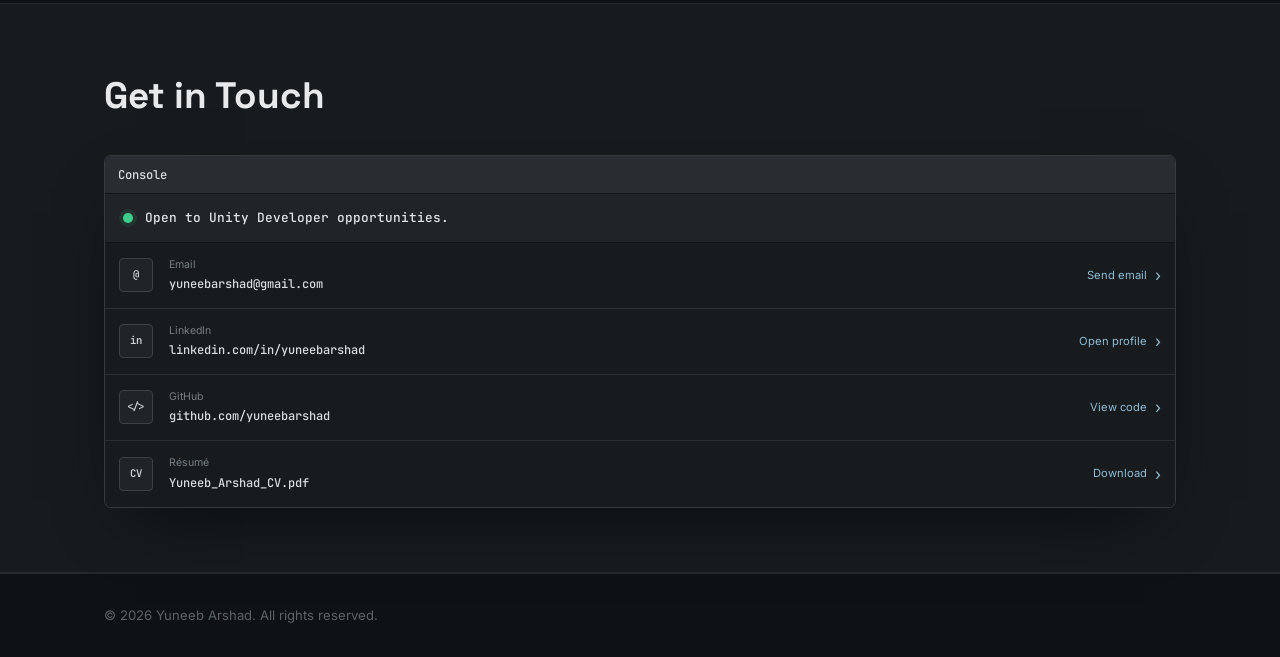
==== commit 688b82d2: "Update index.html" ====
--- a/index.html
+++ b/index.html
@@ -51,6 +51,7 @@
         </div>
 
         <h1>Yuneeb Arshad</h1>
+        <p class="hero-role">Senior Unity Developer</p>
         <p class="hero-sub">I build performant, scalable mobile games—from AI-driven NPC systems to monetization pipelines that drive measurable revenue. With eight years of experience across four studios, I create production-ready systems that ship.</p>
 
         <div class="hero-actions">
--- a/style.css
+++ b/style.css
@@ -237,11 +237,6 @@
   color: var(--text); margin-bottom: 8px;
   display: flex; align-items: center; gap: 8px; flex-wrap: wrap;
 }
-.badge{
-  font-family: var(--font-mono); font-size: 0.62rem; padding: 2px 6px;
-  border-radius: 4px; letter-spacing: 0.03em;
-}
-.badge-on{ background: var(--teal-dim); color: var(--teal); }
 .component-row{
   display: flex; justify-content: space-between;
   font-size: 0.82rem; padding: 4px 0;
@@ -811,7 +806,7 @@
   .experience-layout{ grid-template-columns: 1fr; min-height: 0; }
   .hierarchy-panel{ border-right: 0; border-bottom: 1px solid #101214; }
   .hierarchy-tree{ min-height: 190px; }
-  .career-inspector-panel{ min-height: 610px; }
+  .career-inspector-panel{ min-height: auto; }
 }
 
 @media (max-width: 640px){
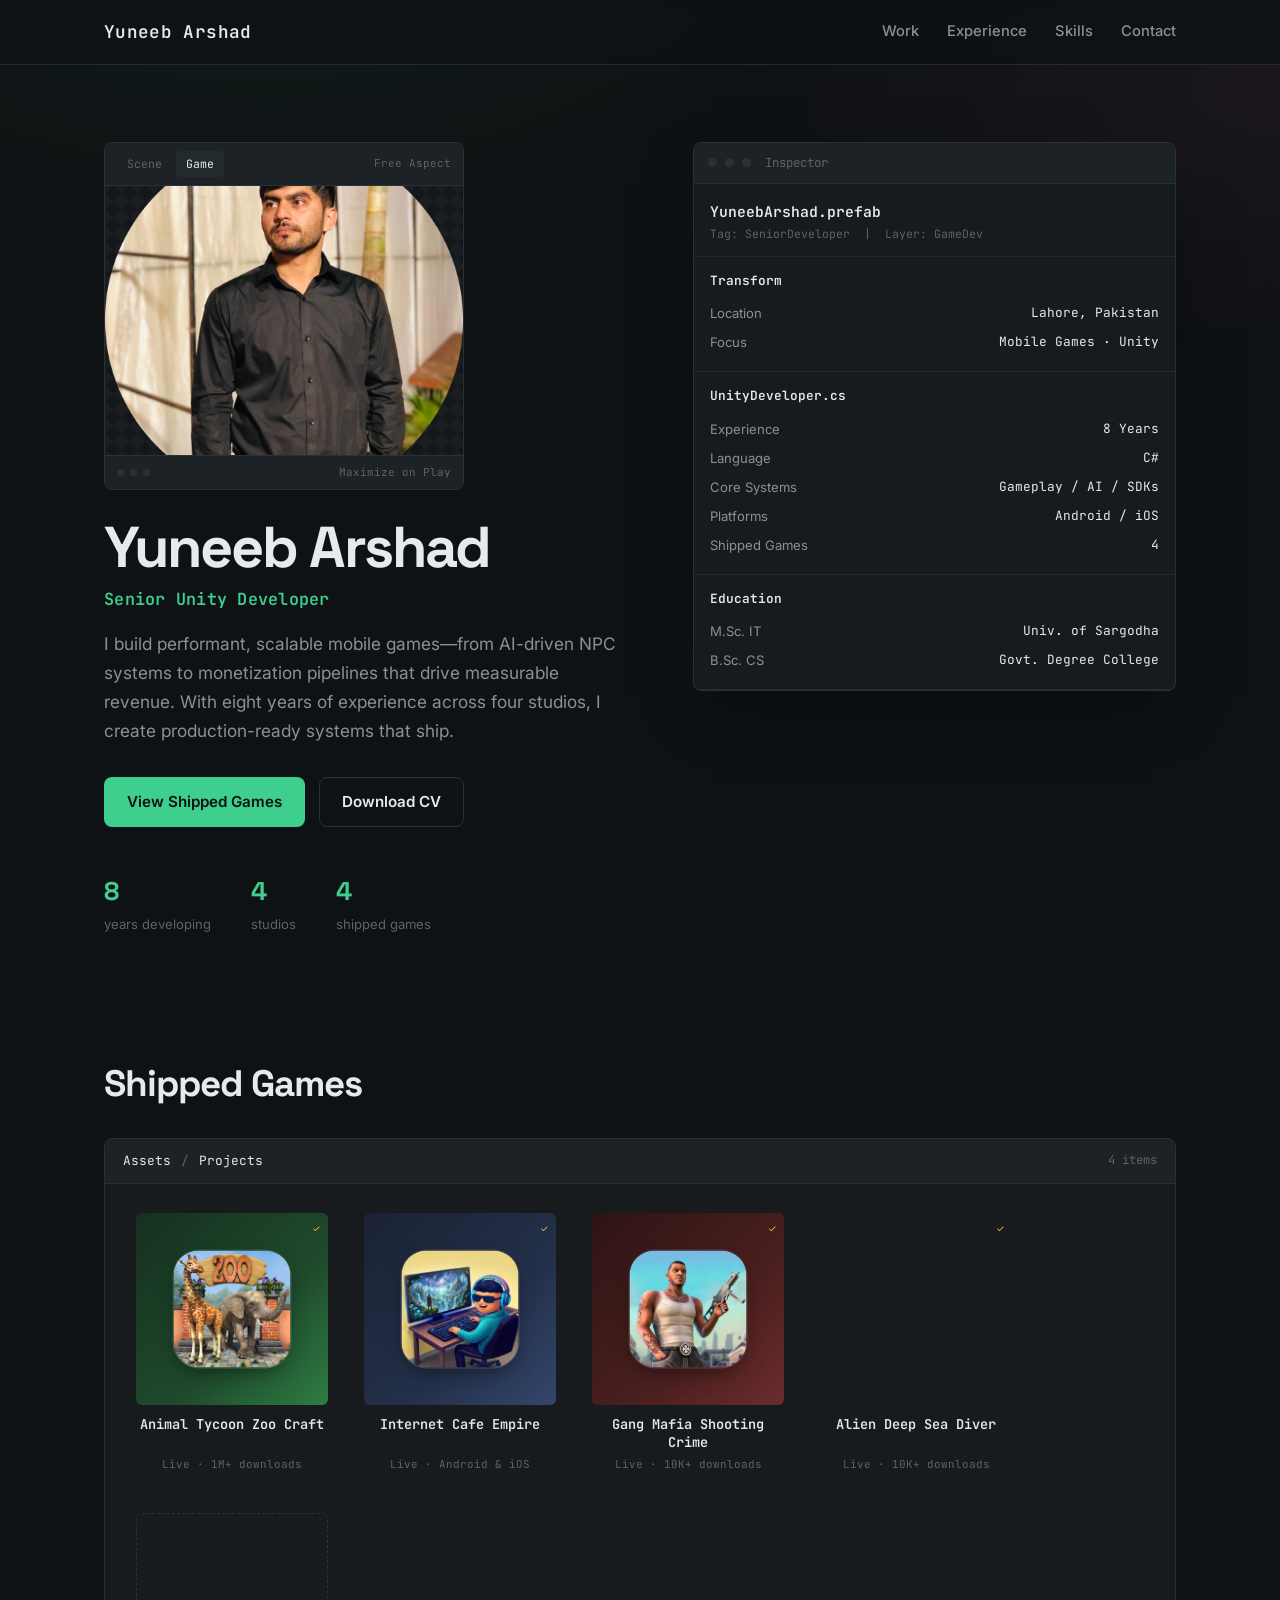
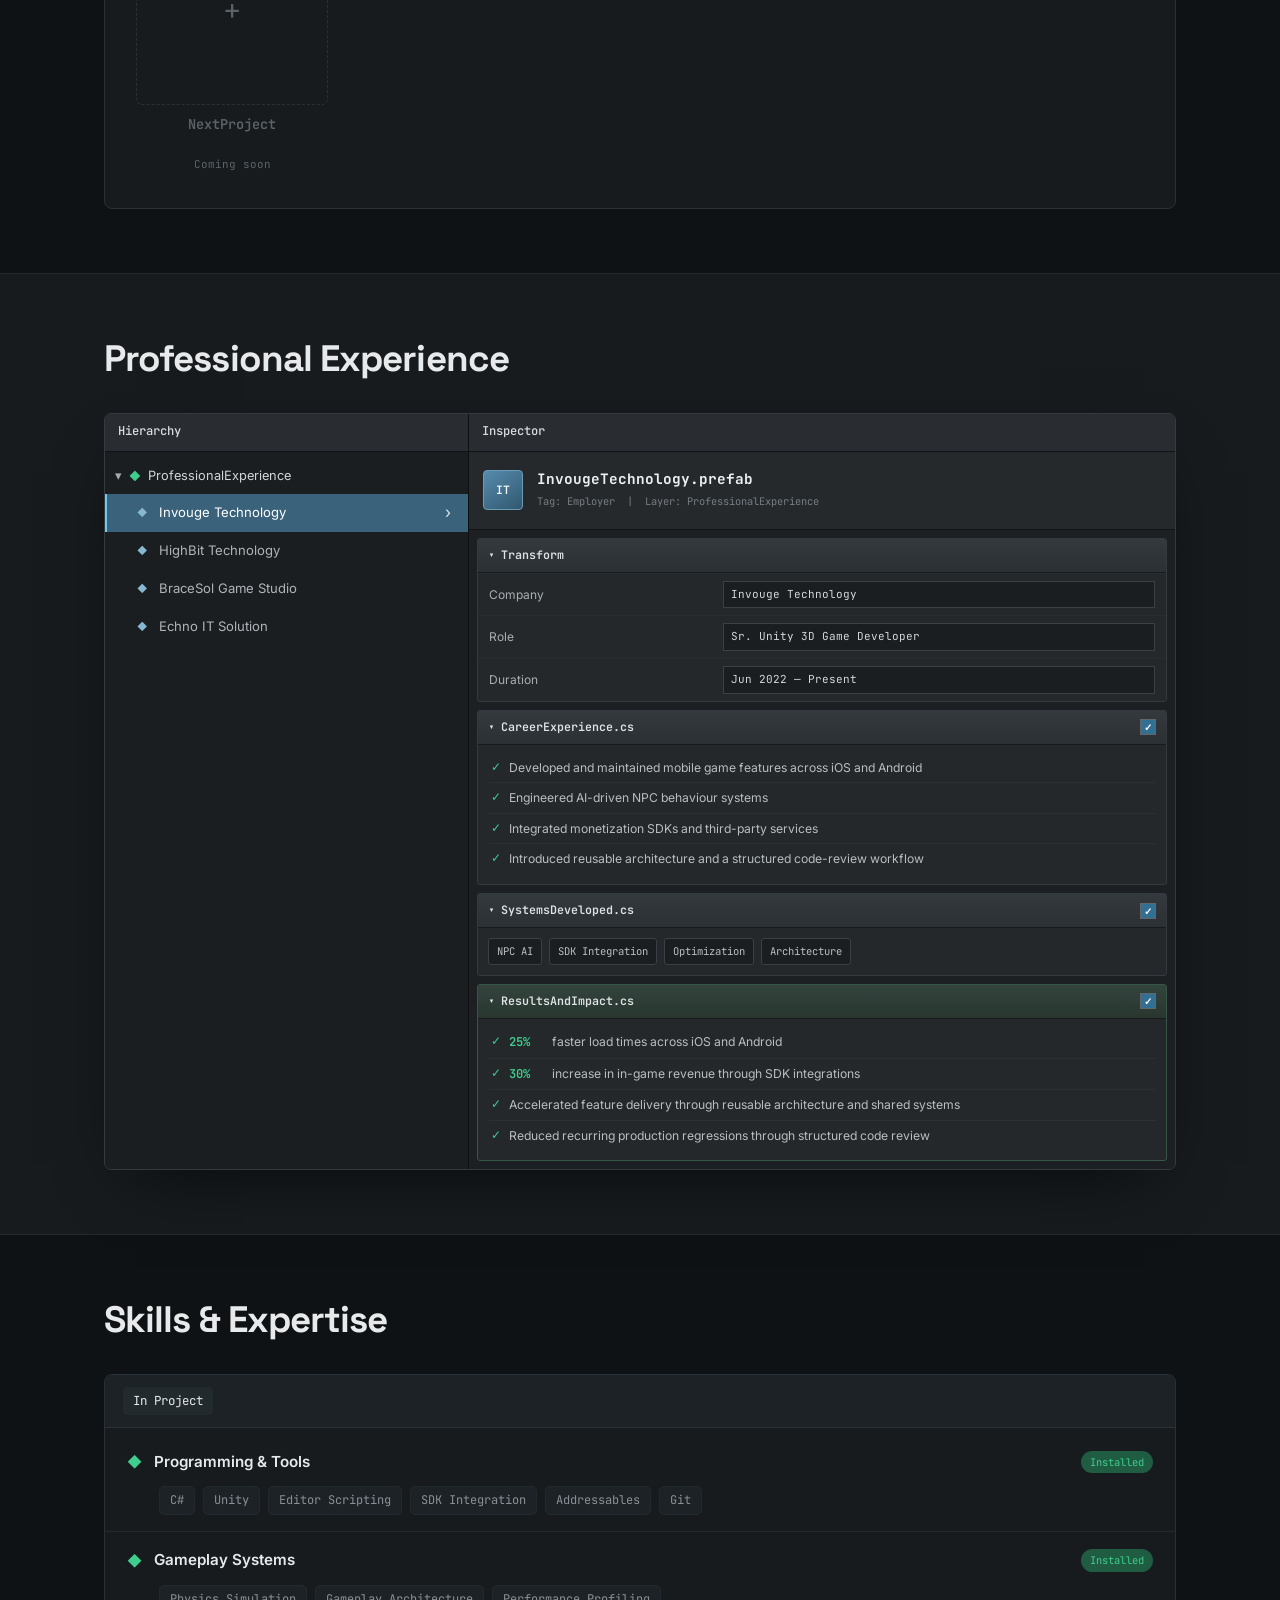
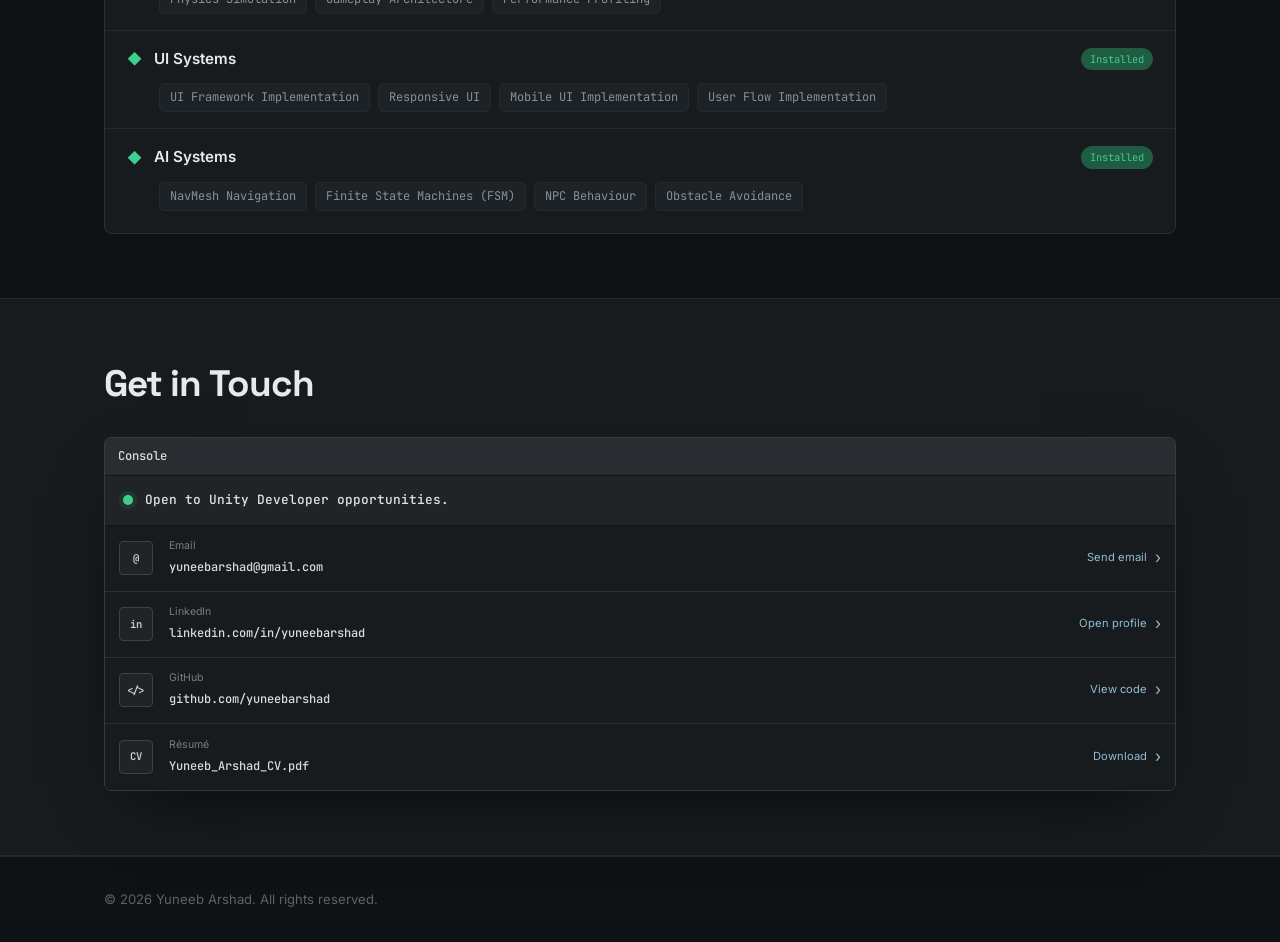
==== commit c541d0e2: "Update index.html" ====
--- a/index.html
+++ b/index.html
@@ -62,7 +62,7 @@
         <div class="hero-stats">
           <div><span class="num">8</span><span class="lbl">years developing</span></div>
           <div><span class="num">4</span><span class="lbl">studios</span></div>
-          <div><span class="num">3</span><span class="lbl">shipped games</span></div>
+          <div><span class="num">4</span><span class="lbl">shipped games</span></div>
         </div>
       </div>
 
@@ -90,7 +90,7 @@
           <div class="component-row"><span>Language</span><span>C#</span></div>
           <div class="component-row"><span>Core Systems</span><span>Gameplay / AI / SDKs</span></div>
           <div class="component-row"><span>Platforms</span><span>Android / iOS</span></div>
-          <div class="component-row"><span>Shipped Games</span><span>3</span></div>
+          <div class="component-row"><span>Shipped Games</span><span>4</span></div>
         </div>
         <div class="component">
           <div class="component-head">Education</div>
@@ -108,7 +108,7 @@
         <div class="project-window">
           <div class="pw-titlebar">
             <span class="pw-breadcrumb">Assets <span class="pw-sep">/</span> Projects</span>
-            <span class="pw-count">3 items</span>
+            <span class="pw-count">4 items</span>
           </div>
           <div class="pw-grid">
             <a href="projects/zoo-animal-manager.html" class="pw-tile">
@@ -135,6 +135,15 @@
                 <span class="pw-dirty pw-dirty-live">✓</span>
               </div>
               <div class="pw-name">Gang Mafia Shooting Crime</div>
+              <div class="pw-tag">Live · 10K+ downloads</div>
+            </a>
+
+            <a href="projects/alien-deep-sea-diver.html" class="pw-tile">
+              <div class="pw-thumb pw-thumb-deepsea">
+                <img class="pw-icon" src="images/deep-sea.png" alt="Alien Deep Sea Diver Game icon" onerror="this.style.display='none';">
+                <span class="pw-dirty pw-dirty-live">✓</span>
+              </div>
+              <div class="pw-name">Alien Deep Sea Diver</div>
               <div class="pw-tag">Live · 10K+ downloads</div>
             </a>
 
--- a/style.css
+++ b/style.css
@@ -24,7 +24,10 @@
 }
 
 *{ box-sizing: border-box; }
-html{ scroll-behavior: smooth; }
+html{
+  scroll-behavior: smooth;
+  scroll-padding-top: 80px;
+}
 @media (prefers-reduced-motion: reduce){
   html{ scroll-behavior: auto; }
   *{ animation-duration: 0.01ms !important; animation-iteration-count: 1 !important; transition-duration: 0.01ms !important; }
@@ -35,7 +38,7 @@
   background: var(--bg);
   color: var(--text);
   font-family: var(--font-body);
-  line-height: 1.5;
+  line-height: 1.6;
   -webkit-font-smoothing: antialiased;
 }
 
@@ -160,14 +163,24 @@
 .hero h1{
   font-family: var(--font-display);
   font-size: clamp(2.6rem, 5vw, 3.6rem);
+  margin: 0 0 8px;
+  line-height: 1.04;
+  letter-spacing: -0.035em;
+  font-weight: 700;
+}
+.hero-role{
   margin: 0 0 16px;
-  line-height: 1.05;
-  font-weight: 700;
+  color: var(--teal);
+  font-family: var(--font-mono);
+  font-size: clamp(0.92rem, 1.5vw, 1.05rem);
+  font-weight: 600;
+  letter-spacing: 0.015em;
 }
 .hero-sub{
   color: var(--text-muted);
   font-size: 1.08rem;
-  max-width: 46ch;
+  line-height: 1.68;
+  max-width: 48ch;
   margin: 0 0 32px;
 }
 .hero-actions{ display: flex; gap: 14px; flex-wrap: wrap; margin-bottom: 44px; }
@@ -256,7 +269,9 @@
   font-family: var(--font-display); font-weight: 700;
   font-size: clamp(1.7rem, 3vw, 2.3rem);
   margin: 0 0 clamp(24px, 3vw, 32px);
-  max-width: 20ch;
+  max-width: 22ch;
+  line-height: 1.15;
+  letter-spacing: -0.025em;
 }
 
 /* ===== Scene cards (projects) ===== */
@@ -305,11 +320,22 @@
   display: block; text-decoration: none; color: inherit;
   border-radius: 6px; padding: 8px 8px 12px;
   border: 1px solid transparent;
-  transition: border-color 0.15s ease, background 0.15s ease;
+  transition:
+    transform 0.18s ease,
+    border-color 0.18s ease,
+    background 0.18s ease,
+    box-shadow 0.18s ease;
 }
 .pw-tile:not(.pw-tile-add):hover,
 .pw-tile:not(.pw-tile-add):focus-visible{
-  background: var(--panel-alt); border-color: var(--border);
+  background: var(--panel-alt);
+  border-color: var(--border);
+  transform: translateY(-2px);
+  box-shadow: 0 12px 28px -20px rgba(0,0,0,0.9);
+}
+.pw-tile:not(.pw-tile-add):focus-visible{
+  outline: 2px solid var(--teal);
+  outline-offset: 2px;
 }
 .pw-thumb{
   aspect-ratio: 1; border-radius: 6px;
@@ -330,6 +356,12 @@
   object-fit: cover;
   box-shadow: 0 8px 20px -6px rgba(0,0,0,0.5);
   border: 1px solid rgba(255,255,255,0.12);
+  transition: transform 0.18s ease, box-shadow 0.18s ease;
+}
+.pw-tile:not(.pw-tile-add):hover .pw-icon,
+.pw-tile:not(.pw-tile-add):focus-visible .pw-icon{
+  transform: translate(-50%, -50%) scale(1.025);
+  box-shadow: 0 12px 24px -8px rgba(0,0,0,0.62);
 }
 .pw-thumb-add{
   background: transparent; border: 1px dashed var(--border);
@@ -441,8 +473,13 @@
 
 /* ===== Responsive ===== */
 @media (max-width: 880px){
-  .hero{ grid-template-columns: 1fr; padding-top: 48px; }
-
+  .hero{
+    grid-template-columns: 1fr;
+    gap: 40px;
+    padding-top: 48px;
+  }
+  .gameview{ max-width: 420px; }
+  .inspector{ max-width: 680px; width: 100%; }
 }
 
 @media (max-width: 640px){
@@ -458,6 +495,8 @@
   .nav-toggle{ display: flex; }
   
   .hero-stats{ gap: 24px; flex-wrap: wrap; }
+  .hero-sub{ font-size: 1rem; max-width: 54ch; }
+  .pw-grid{ padding-inline: 18px; }
 }
 
 /* ========================================================================== 
@@ -571,8 +610,10 @@
   min-width: 0;
   background: #1d2023;
 }
-.company-inspector{ animation: inspectorEnter 0.18s ease-out; }
 .company-inspector[hidden]{ display: none; }
+.company-inspector.inspector-reveal{
+  animation: inspectorEnter 0.2s ease-out;
+}
 @keyframes inspectorEnter{
   from{ opacity: 0; transform: translateY(3px); }
   to{ opacity: 1; transform: translateY(0); }
@@ -796,6 +837,14 @@
 }
 .contact-action b{ font-size: 1rem; font-weight: 400; }
 
+section[id]{ scroll-margin-top: 80px; }
+
+/* Typography and layout refinements across common screen sizes */
+@media (max-width: 1100px){
+  .hero{ gap: 42px; }
+  .component-row{ gap: 18px; }
+}
+
 /* ===== Responsive behaviour ===== */
 @media (max-width: 1000px){
   .nav{ gap: 18px; }
@@ -819,7 +868,23 @@
 }
 
 @media (max-width: 480px){
-  .hero{ padding: 40px 24px; }
+  .wrap{ padding-inline: 18px; }
+  .hero{ padding: 40px 18px; }
+  .hero h1{ font-size: clamp(2.3rem, 12vw, 3rem); }
+  .hero-role{ margin-bottom: 14px; }
+  .hero-sub{ line-height: 1.62; }
+  .hero-actions{ gap: 10px; margin-bottom: 36px; }
+  .btn{ width: 100%; justify-content: center; }
+  .hero-stats{ gap: 22px 28px; }
+  .component-row{ gap: 10px; align-items: flex-start; }
+  .component-row span:first-child{ flex: 0 0 38%; }
+  .component-row span:last-child{
+    min-width: 0;
+    text-align: right;
+    overflow-wrap: anywhere;
+  }
   .section{ padding: 40px 0; }
   .section-title{ margin-bottom: 20px; }
-}
+  .pw-grid{ padding: 16px; }
+  .pm-package{ padding-inline: 16px; }
+}
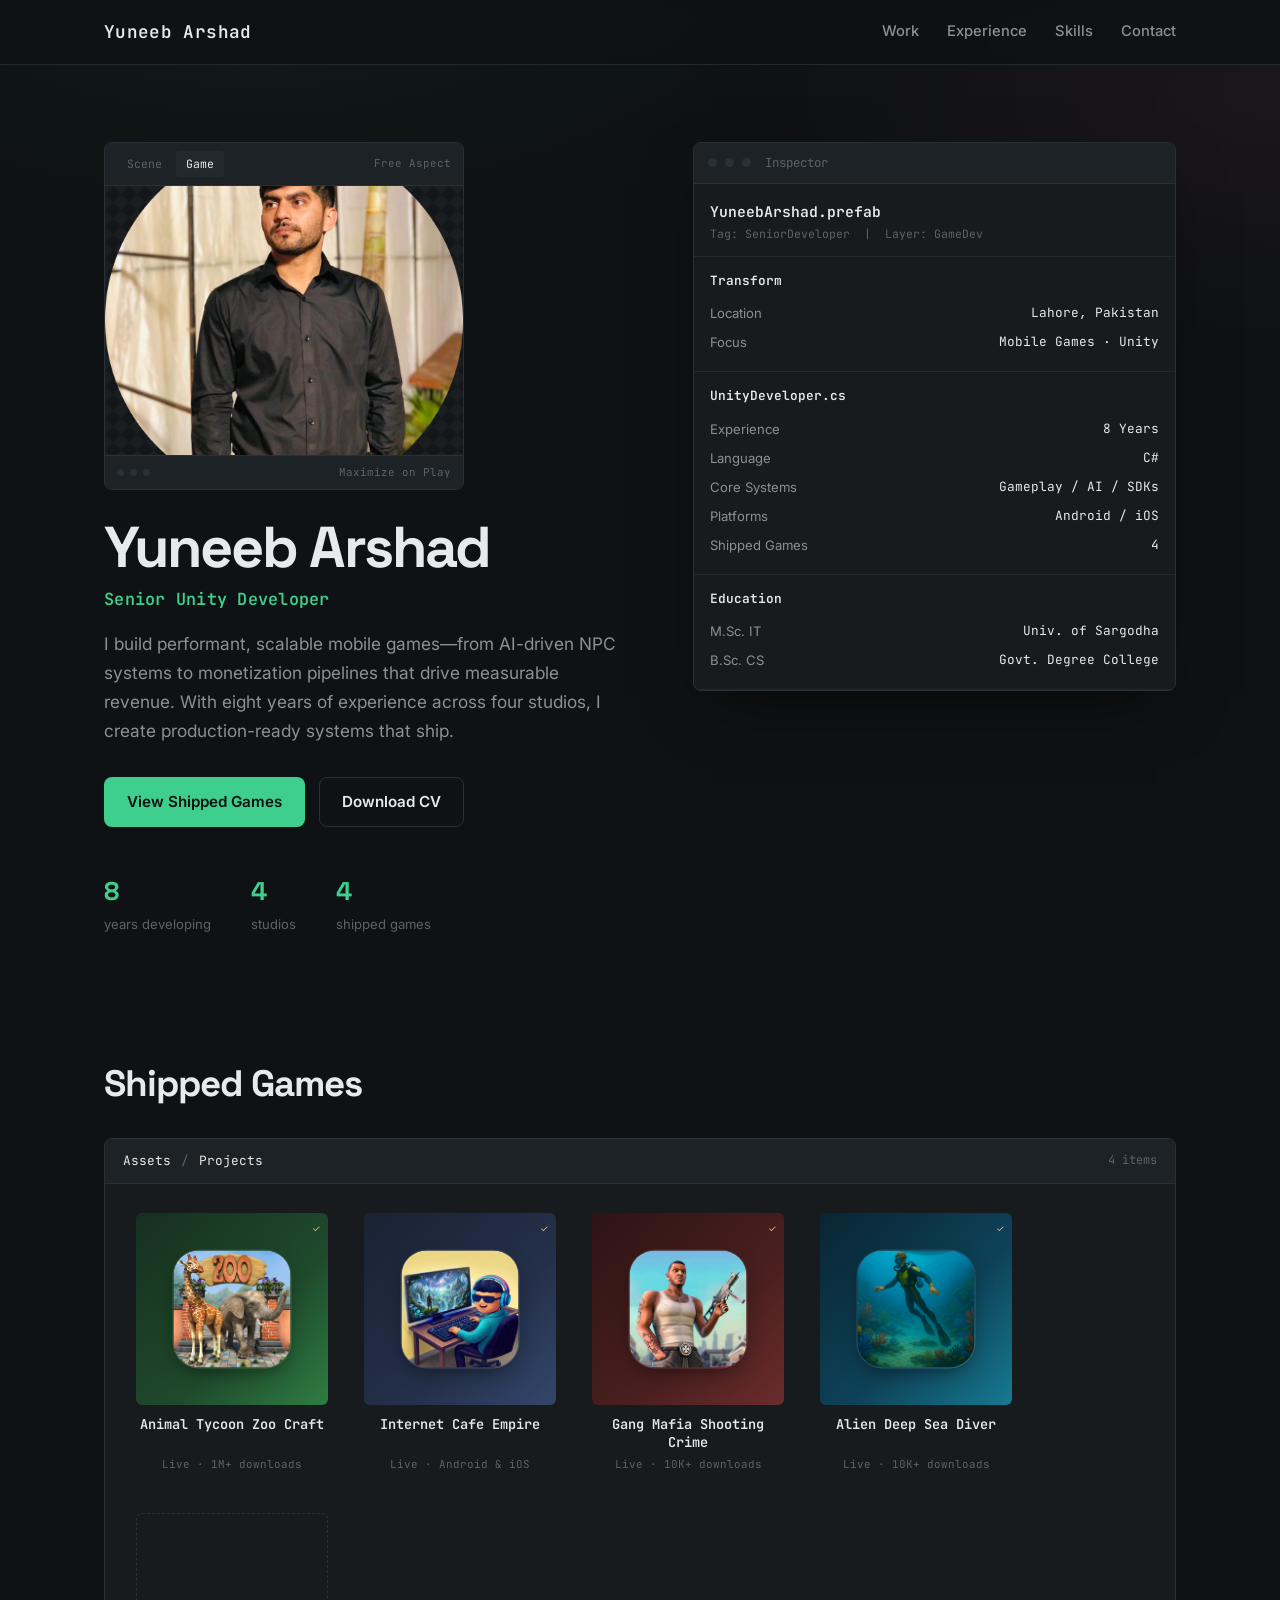
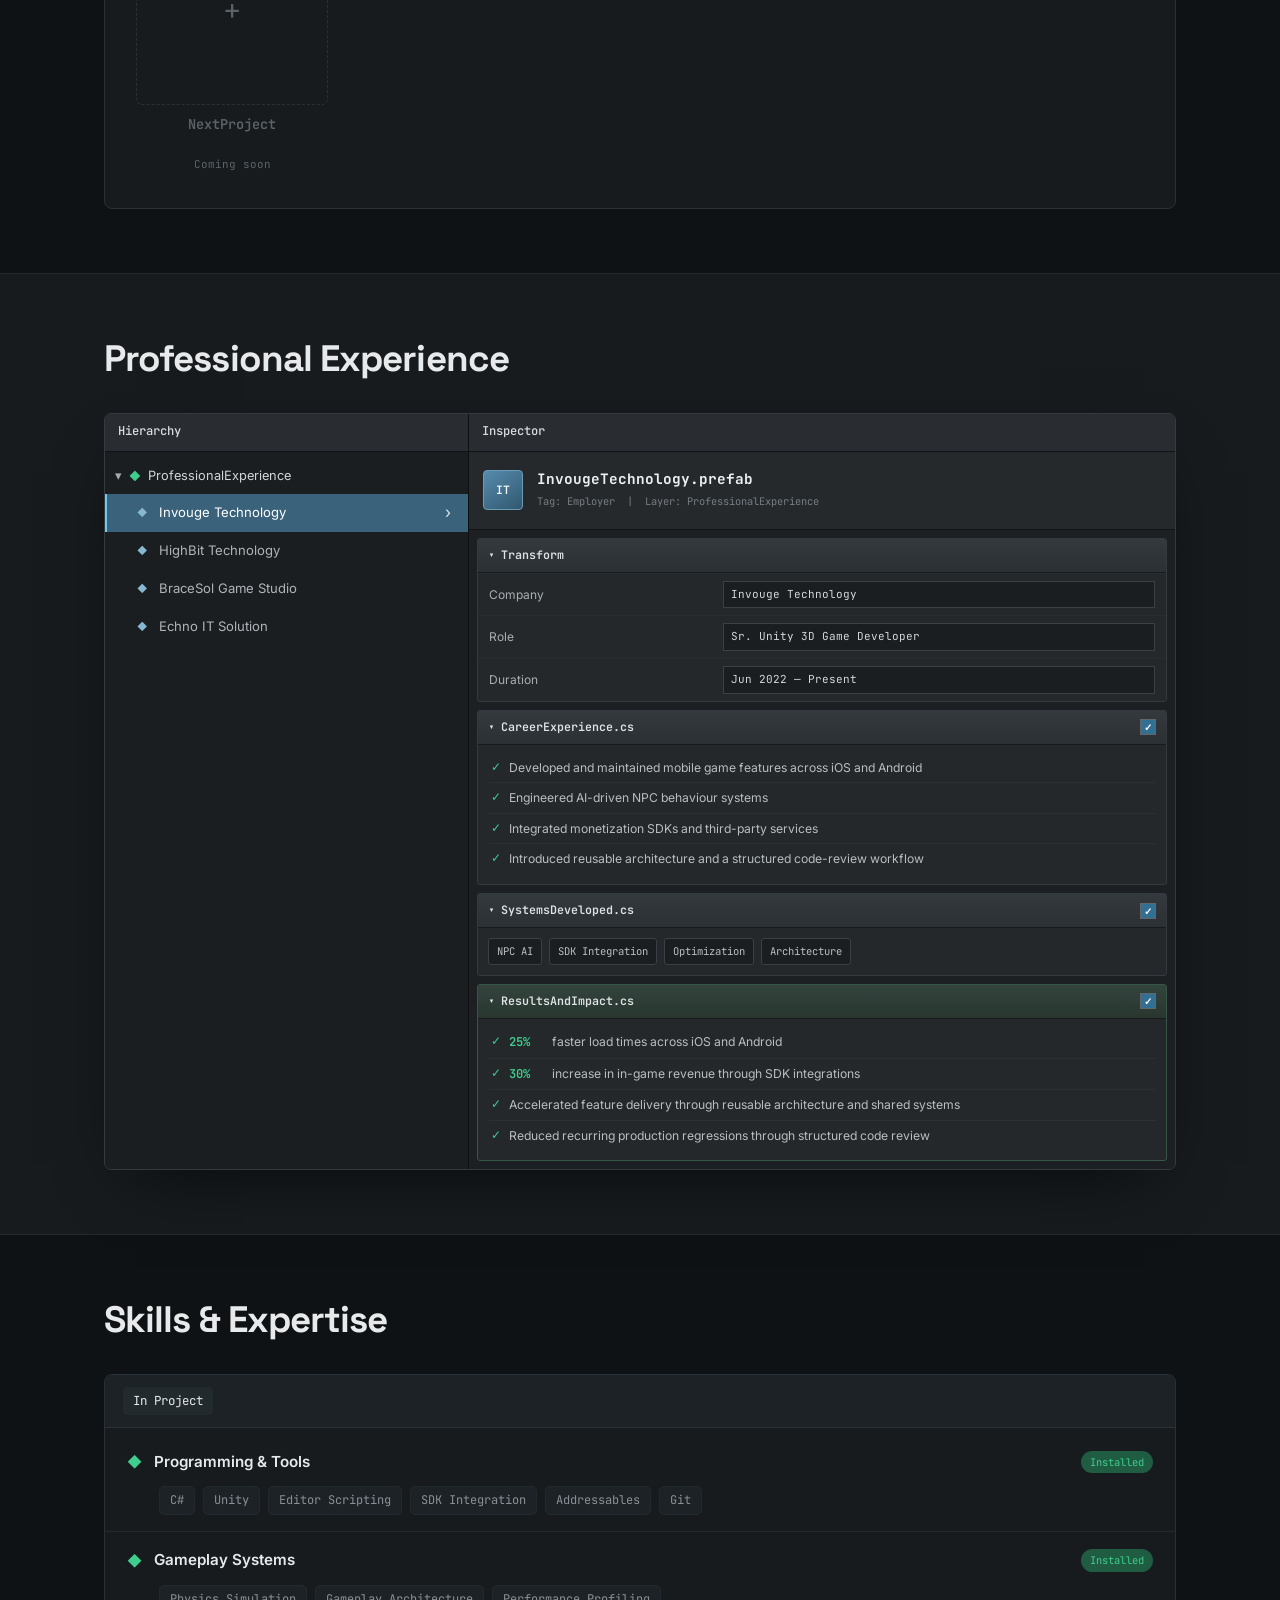
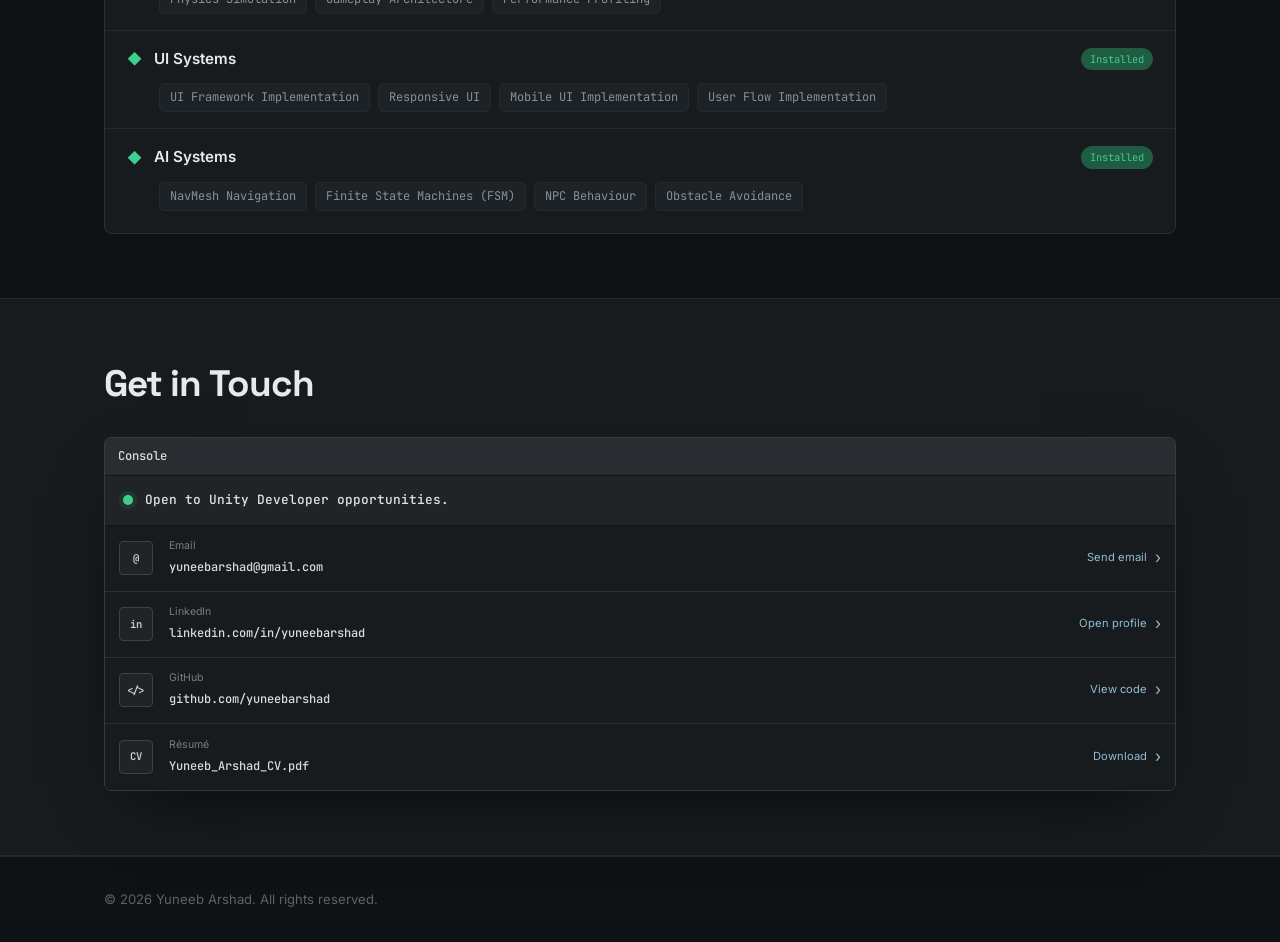
==== commit 21b017b9: "Update index.html" ====
--- a/index.html
+++ b/index.html
@@ -140,7 +140,7 @@
 
             <a href="projects/alien-deep-sea-diver.html" class="pw-tile">
               <div class="pw-thumb pw-thumb-deepsea">
-                <img class="pw-icon" src="images/deep-sea.png" alt="Alien Deep Sea Diver Game icon" onerror="this.style.display='none';">
+                <img class="pw-icon" src="images/deep-sea-icon.png" alt="Alien Deep Sea Diver Game icon" onerror="this.style.display='none';">
                 <span class="pw-dirty pw-dirty-live">✓</span>
               </div>
               <div class="pw-name">Alien Deep Sea Diver</div>
--- a/style.css
+++ b/style.css
@@ -347,6 +347,7 @@
 .pw-thumb-zoo{ background: linear-gradient(135deg, #16301F, #1F4A2C 60%, #2E7D42); }
 .pw-thumb-cafe{ background: linear-gradient(135deg, #1A2233, #24304A 60%, #33466B); }
 .pw-thumb-gang{ background: linear-gradient(135deg, #2E1414, #4A1F1F 60%, #6B2C2C); }
+.pw-thumb-deepsea{ background: linear-gradient(135deg, #092533, #0E4258 58%, #167A91); }
 .pw-dirty-live{ color: var(--teal); font-size: 0.7rem; }
 .pw-icon{
   position: absolute; top: 50%; left: 50%;
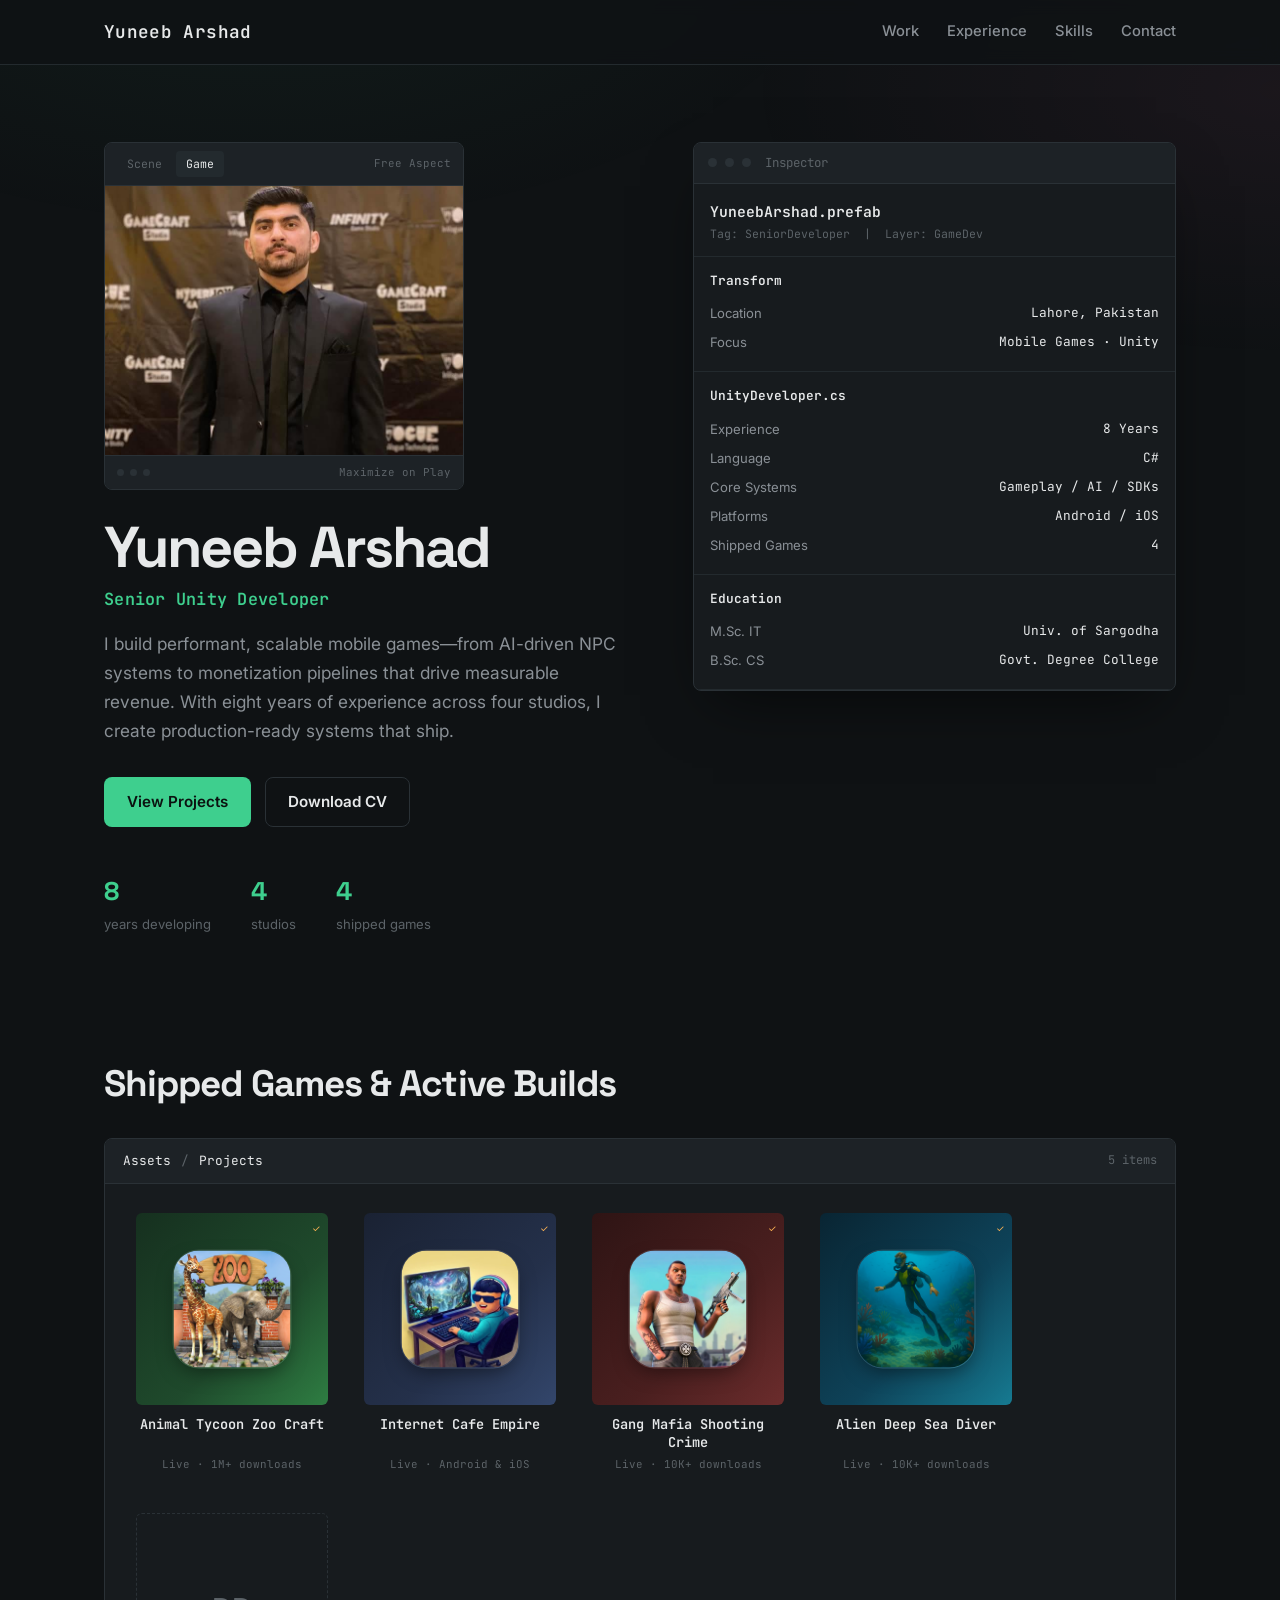
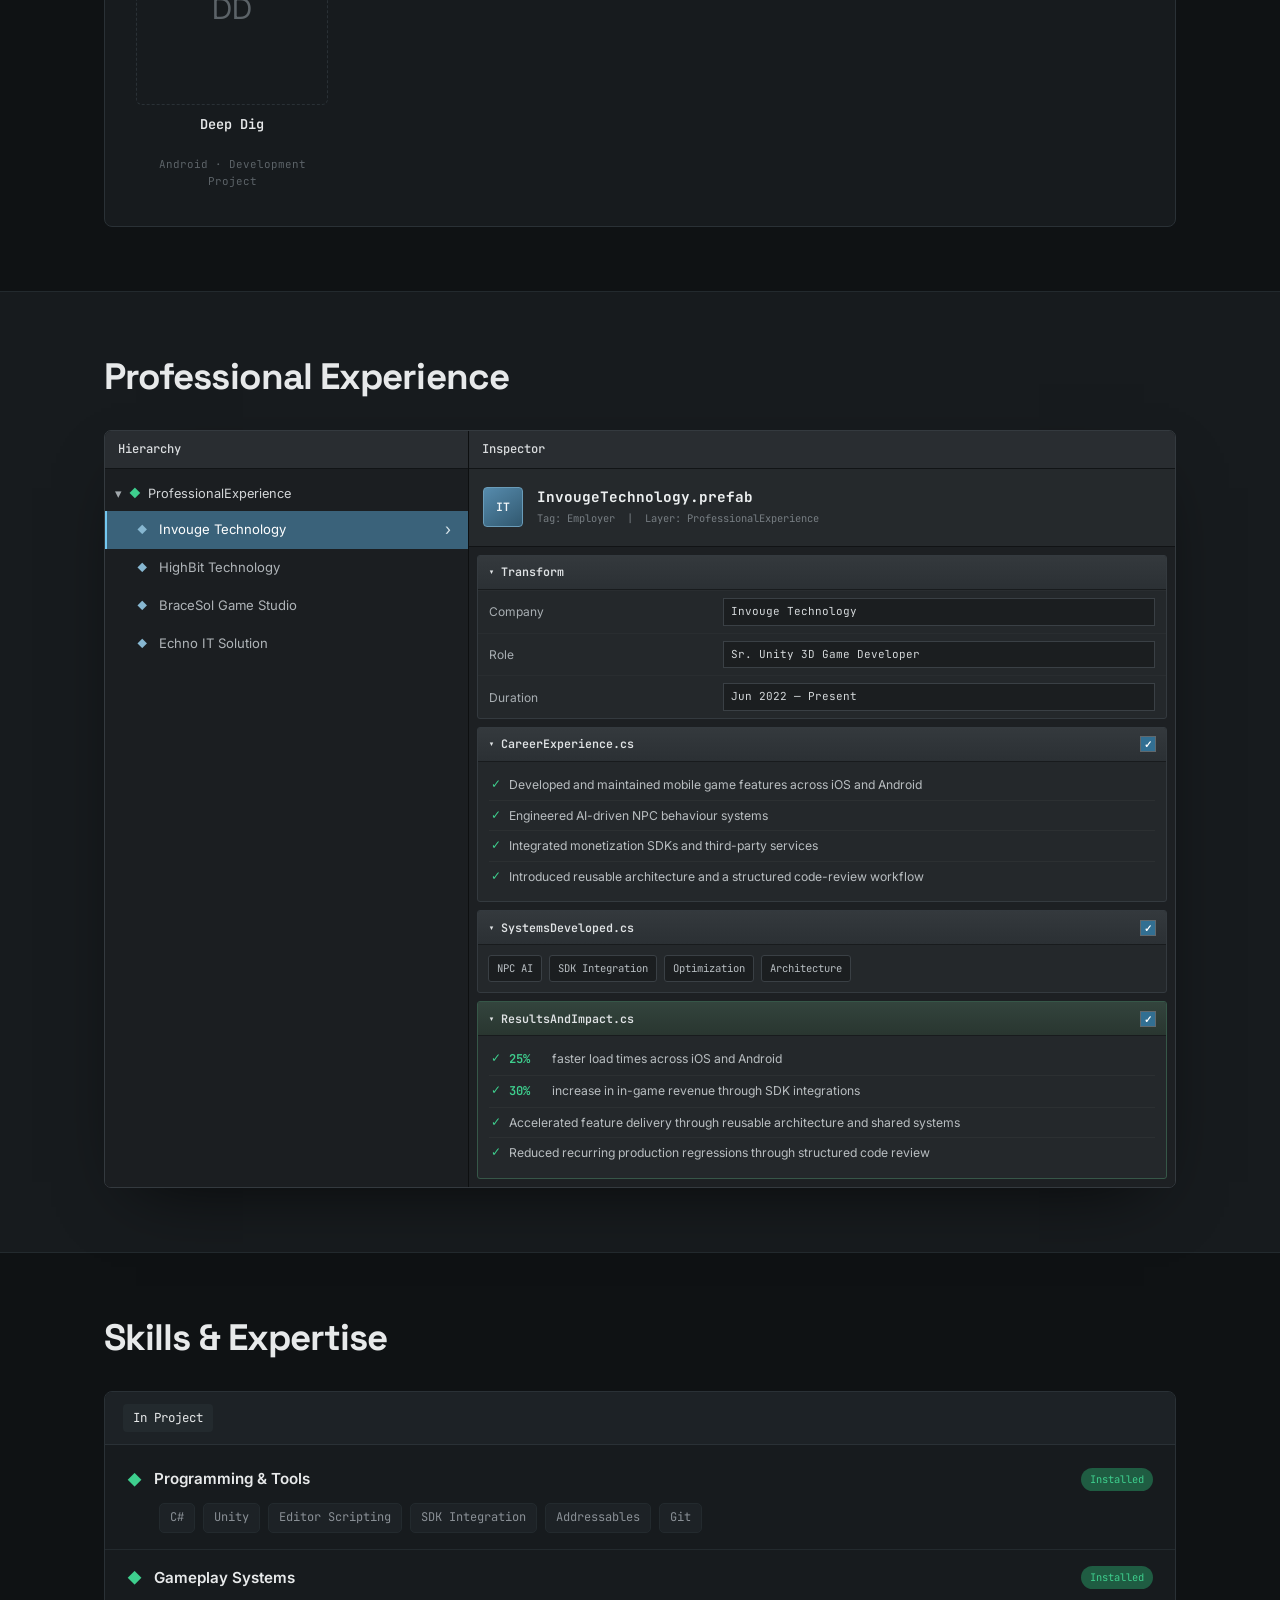
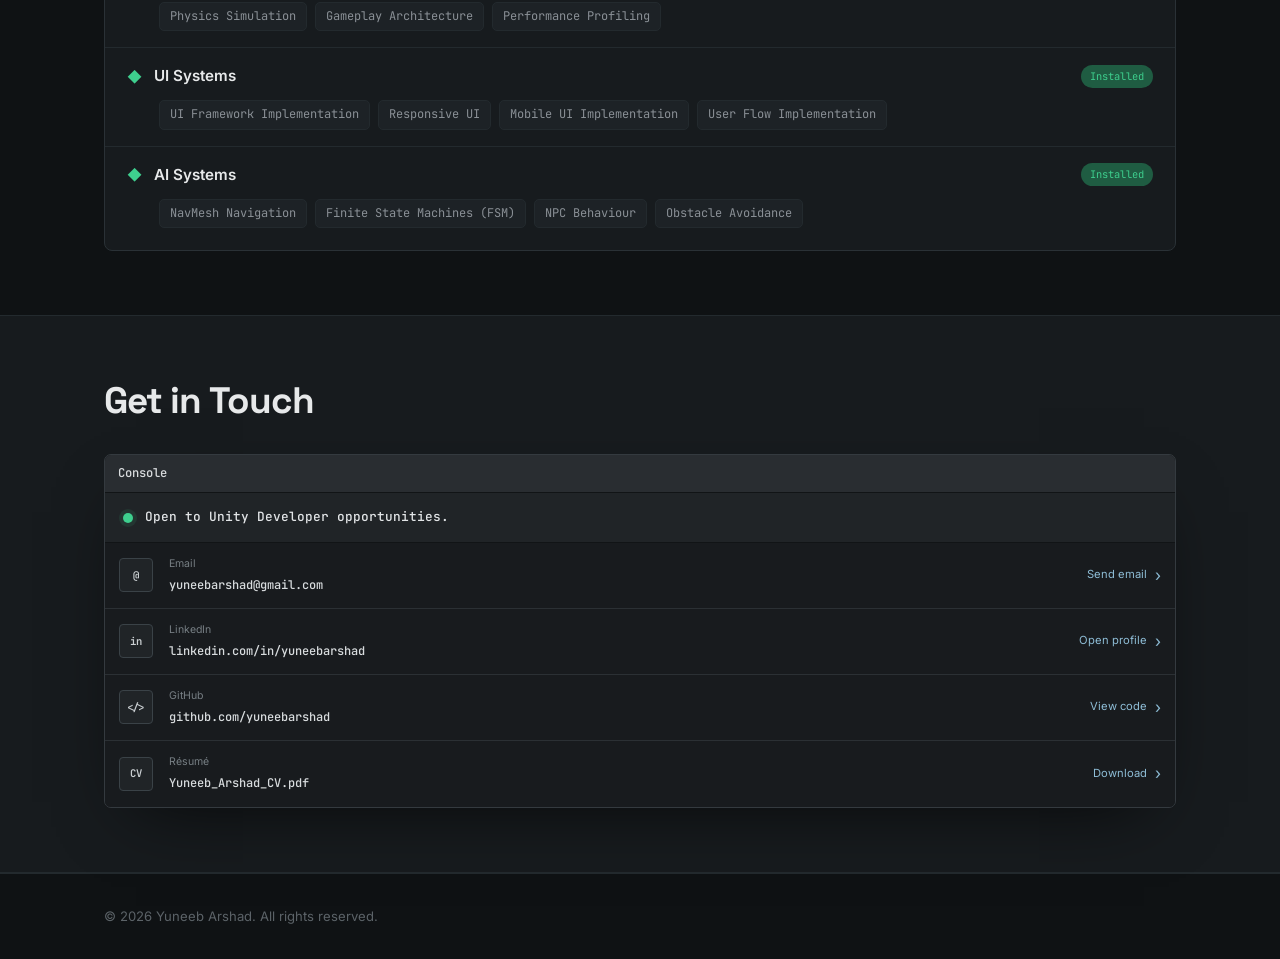
==== commit deb10107: "Update index.html" ====
--- a/index.html
+++ b/index.html
@@ -55,7 +55,7 @@
         <p class="hero-sub">I build performant, scalable mobile games—from AI-driven NPC systems to monetization pipelines that drive measurable revenue. With eight years of experience across four studios, I create production-ready systems that ship.</p>
 
         <div class="hero-actions">
-          <a href="#work" class="btn btn-primary">View Shipped Games</a>
+          <a href="#work" class="btn btn-primary">View Projects</a>
           <a href="Yuneeb_Arshad_CV.pdf" class="btn btn-ghost" download>Download CV</a>
         </div>
 
@@ -103,12 +103,12 @@
     <!-- PROJECT WINDOW -->
     <section id="work" class="section">
       <div class="wrap">
-        <h2 class="section-title">Shipped Games</h2>
+        <h2 class="section-title">Shipped Games &amp; Active Builds</h2>
 
         <div class="project-window">
           <div class="pw-titlebar">
             <span class="pw-breadcrumb">Assets <span class="pw-sep">/</span> Projects</span>
-            <span class="pw-count">4 items</span>
+            <span class="pw-count">5 items</span>
           </div>
           <div class="pw-grid">
             <a href="projects/zoo-animal-manager.html" class="pw-tile">
@@ -147,11 +147,13 @@
               <div class="pw-tag">Live · 10K+ downloads</div>
             </a>
 
-            <div class="pw-tile pw-tile-add" aria-label="Next project, coming soon">
-              <div class="pw-thumb pw-thumb-add"><span>+</span></div>
-              <div class="pw-name pw-name-muted">NextProject</div>
-              <div class="pw-tag">Coming soon</div>
-            </div>
+            <a href="projects/deep-dig.html" class="pw-tile">
+              <div class="pw-thumb pw-thumb-add" aria-hidden="true">
+                <span>DD</span>
+              </div>
+              <div class="pw-name">Deep Dig</div>
+              <div class="pw-tag">Android · Development Project</div>
+            </a>
           </div>
         </div>
       </div>
--- a/style.css
+++ b/style.css
@@ -113,7 +113,11 @@
   overflow: hidden;
 }
 .gameview-viewport img{
-  width: 100%; height: 100%; object-fit: cover; display: block;
+  width: 100%;
+  height: 100%;
+  object-fit: cover;
+  object-position: center top;
+  display: block;
 }
 .gameview-fallback{
   position: absolute; inset: 0;
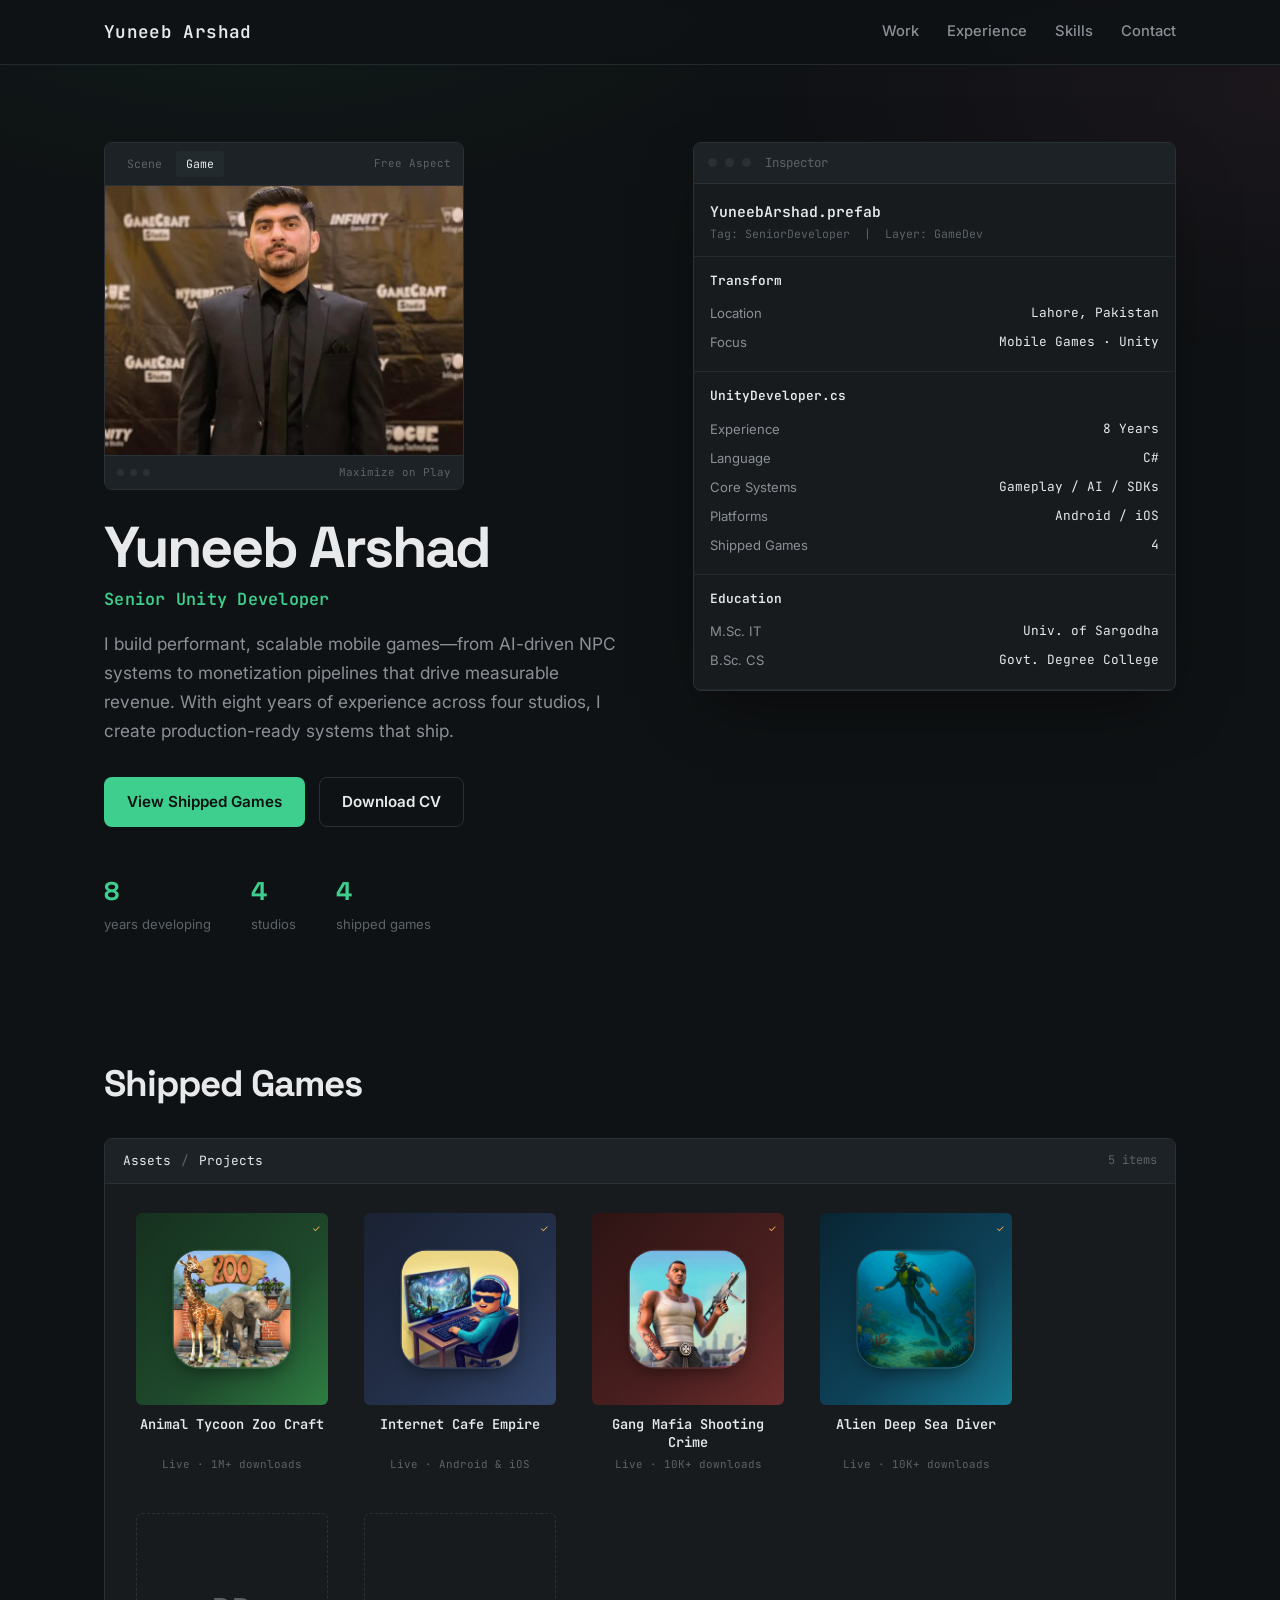
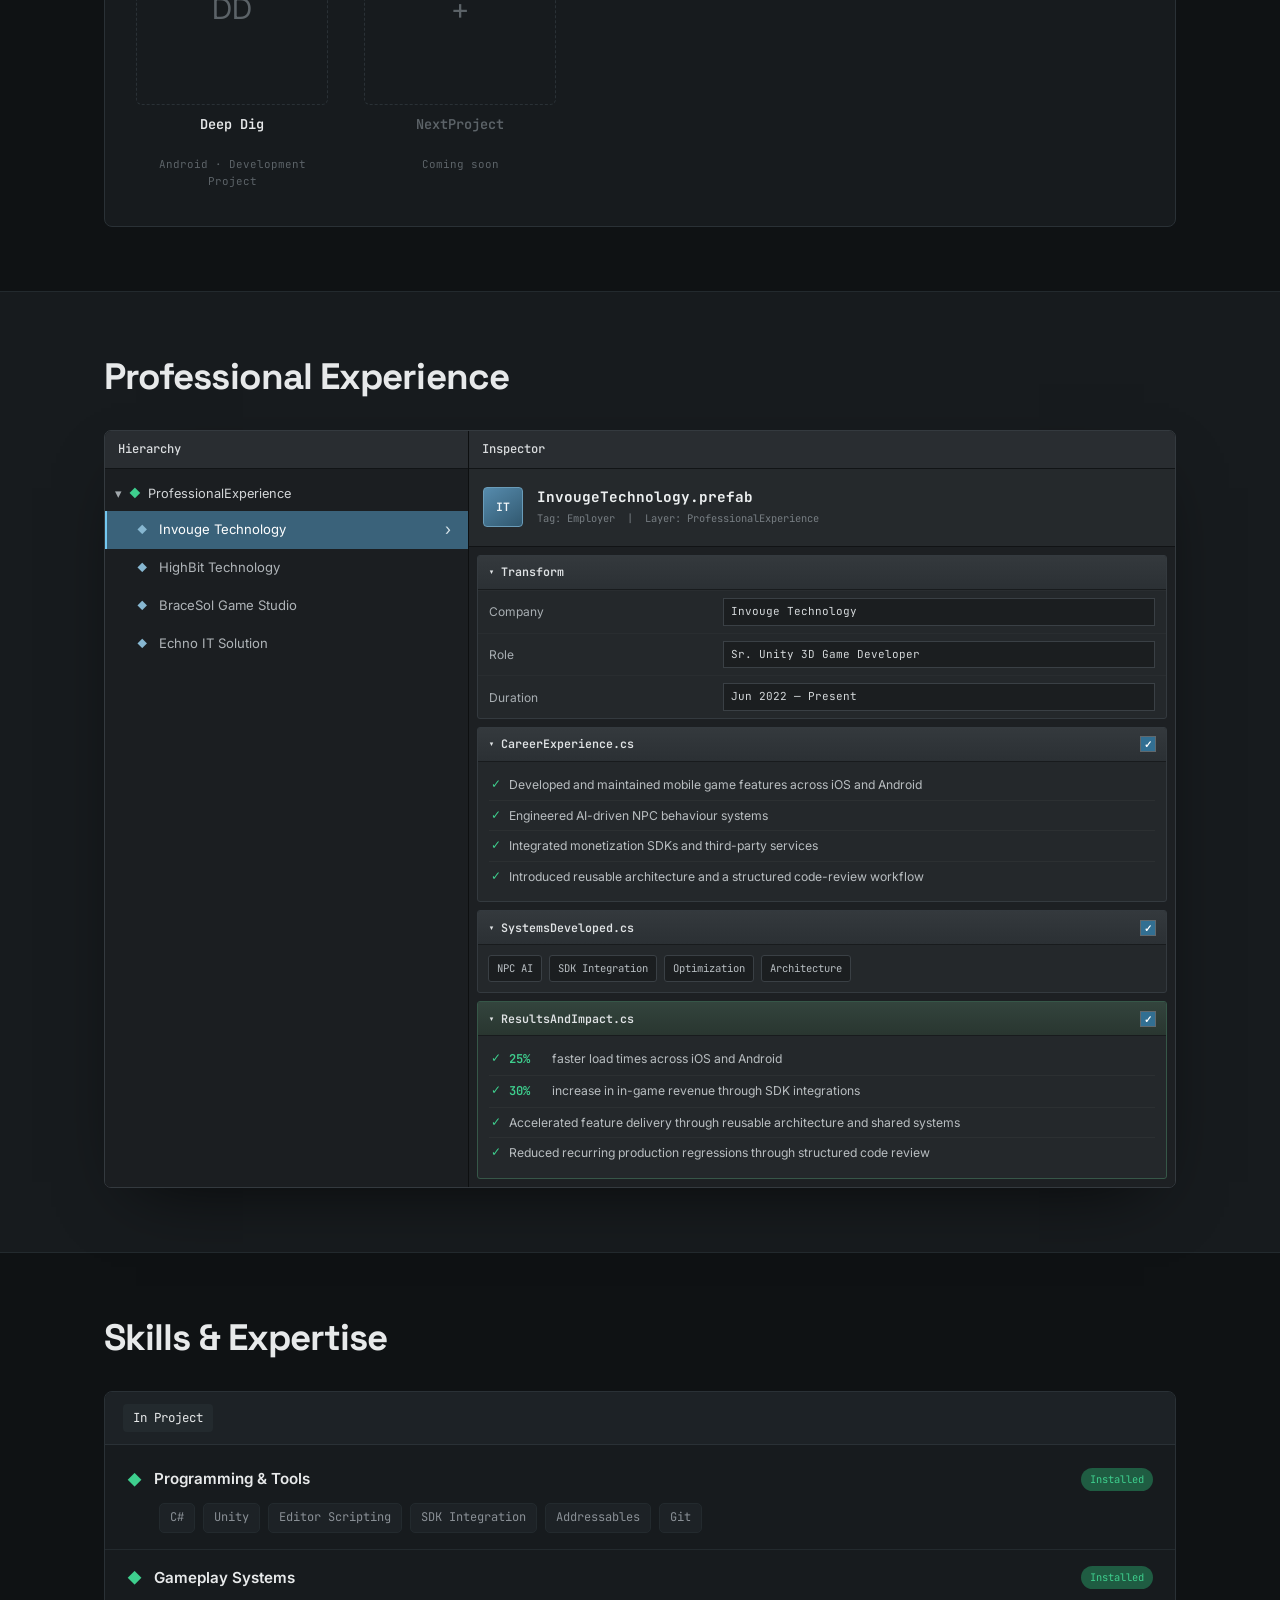
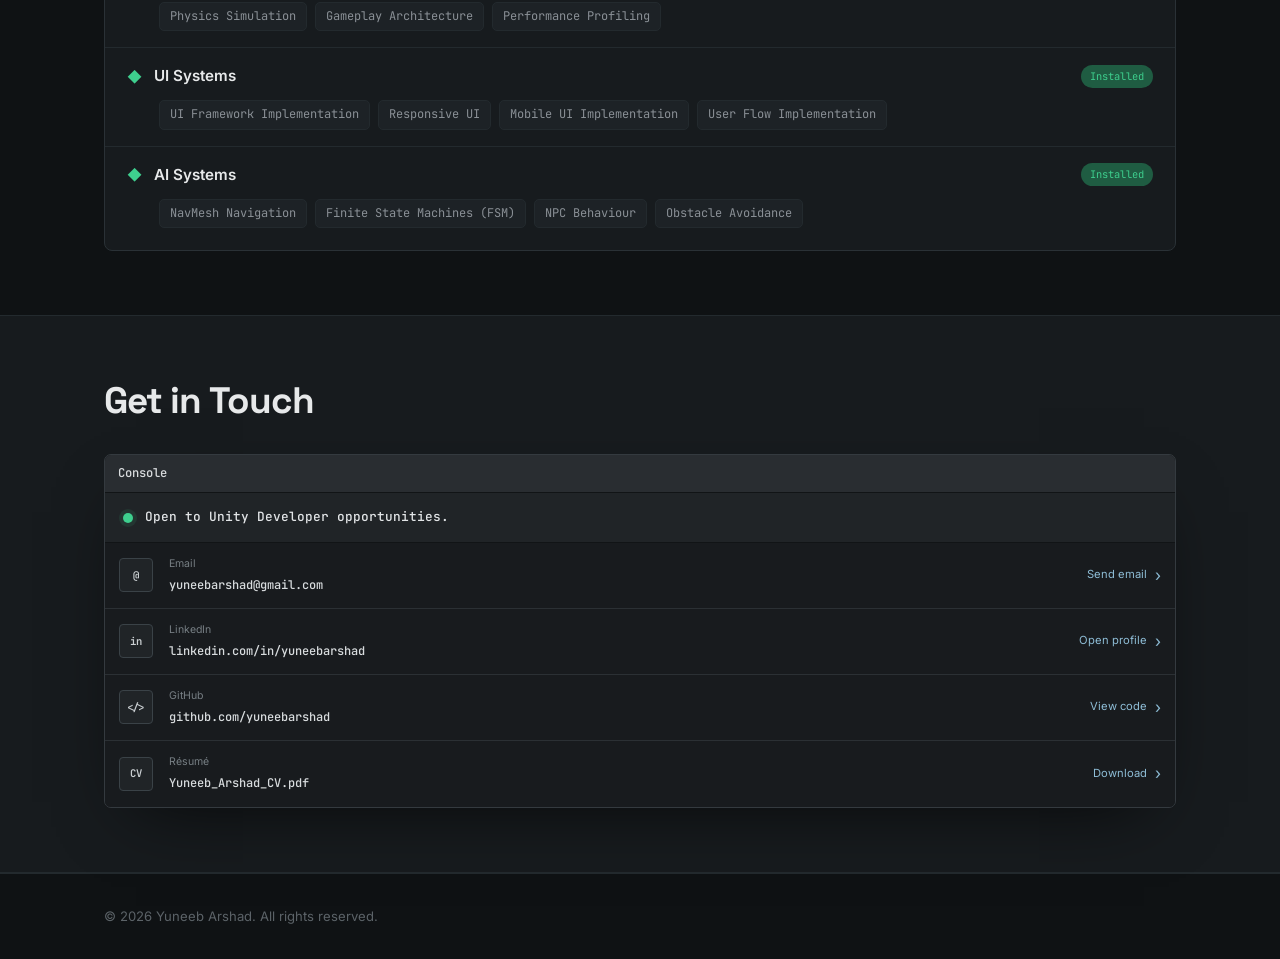
==== commit d3c6fd10: "Update index.html" ====
--- a/index.html
+++ b/index.html
@@ -55,7 +55,7 @@
         <p class="hero-sub">I build performant, scalable mobile games—from AI-driven NPC systems to monetization pipelines that drive measurable revenue. With eight years of experience across four studios, I create production-ready systems that ship.</p>
 
         <div class="hero-actions">
-          <a href="#work" class="btn btn-primary">View Projects</a>
+          <a href="#work" class="btn btn-primary">View Shipped Games</a>
           <a href="Yuneeb_Arshad_CV.pdf" class="btn btn-ghost" download>Download CV</a>
         </div>
 
@@ -103,7 +103,7 @@
     <!-- PROJECT WINDOW -->
     <section id="work" class="section">
       <div class="wrap">
-        <h2 class="section-title">Shipped Games &amp; Active Builds</h2>
+        <h2 class="section-title">Shipped Games</h2>
 
         <div class="project-window">
           <div class="pw-titlebar">
@@ -154,6 +154,12 @@
               <div class="pw-name">Deep Dig</div>
               <div class="pw-tag">Android · Development Project</div>
             </a>
+
+            <div class="pw-tile pw-tile-add" aria-label="Next project, coming soon">
+              <div class="pw-thumb pw-thumb-add"><span>+</span></div>
+              <div class="pw-name pw-name-muted">NextProject</div>
+              <div class="pw-tag">Coming soon</div>
+            </div>
           </div>
         </div>
       </div>
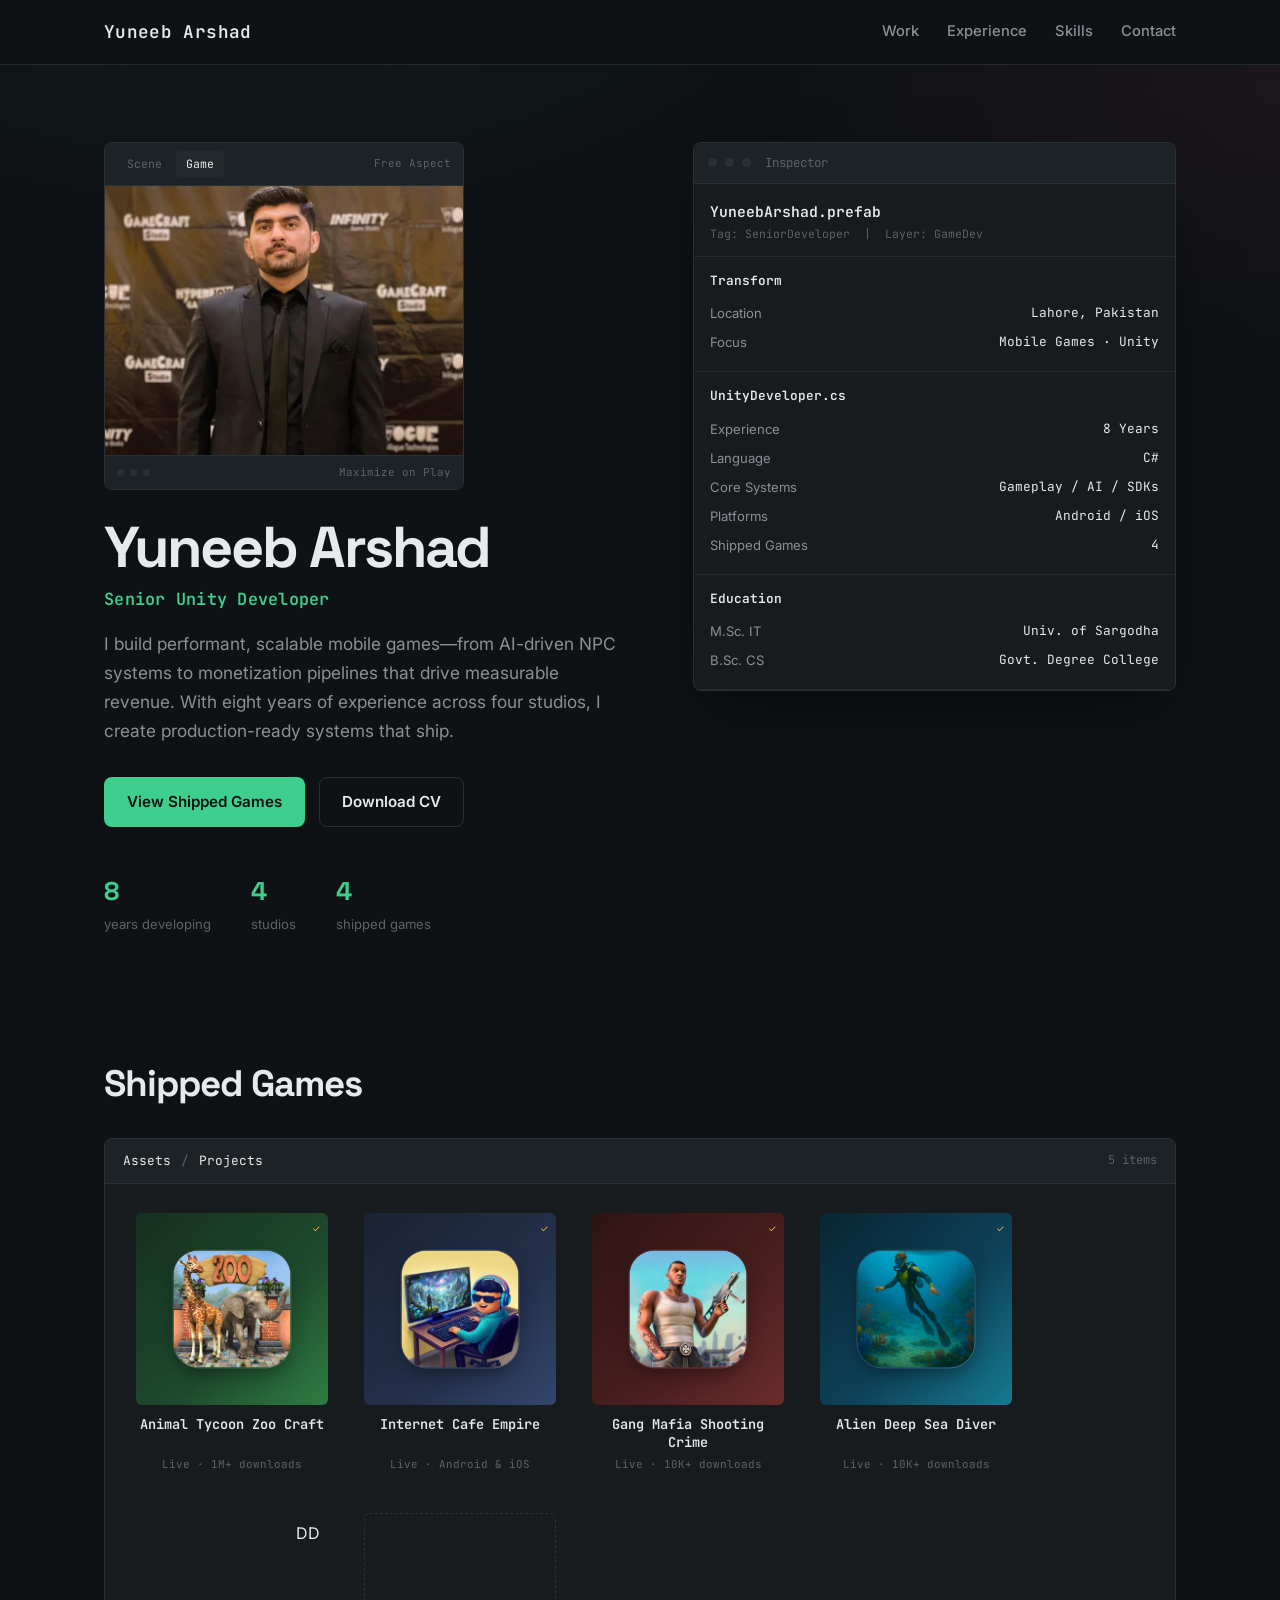
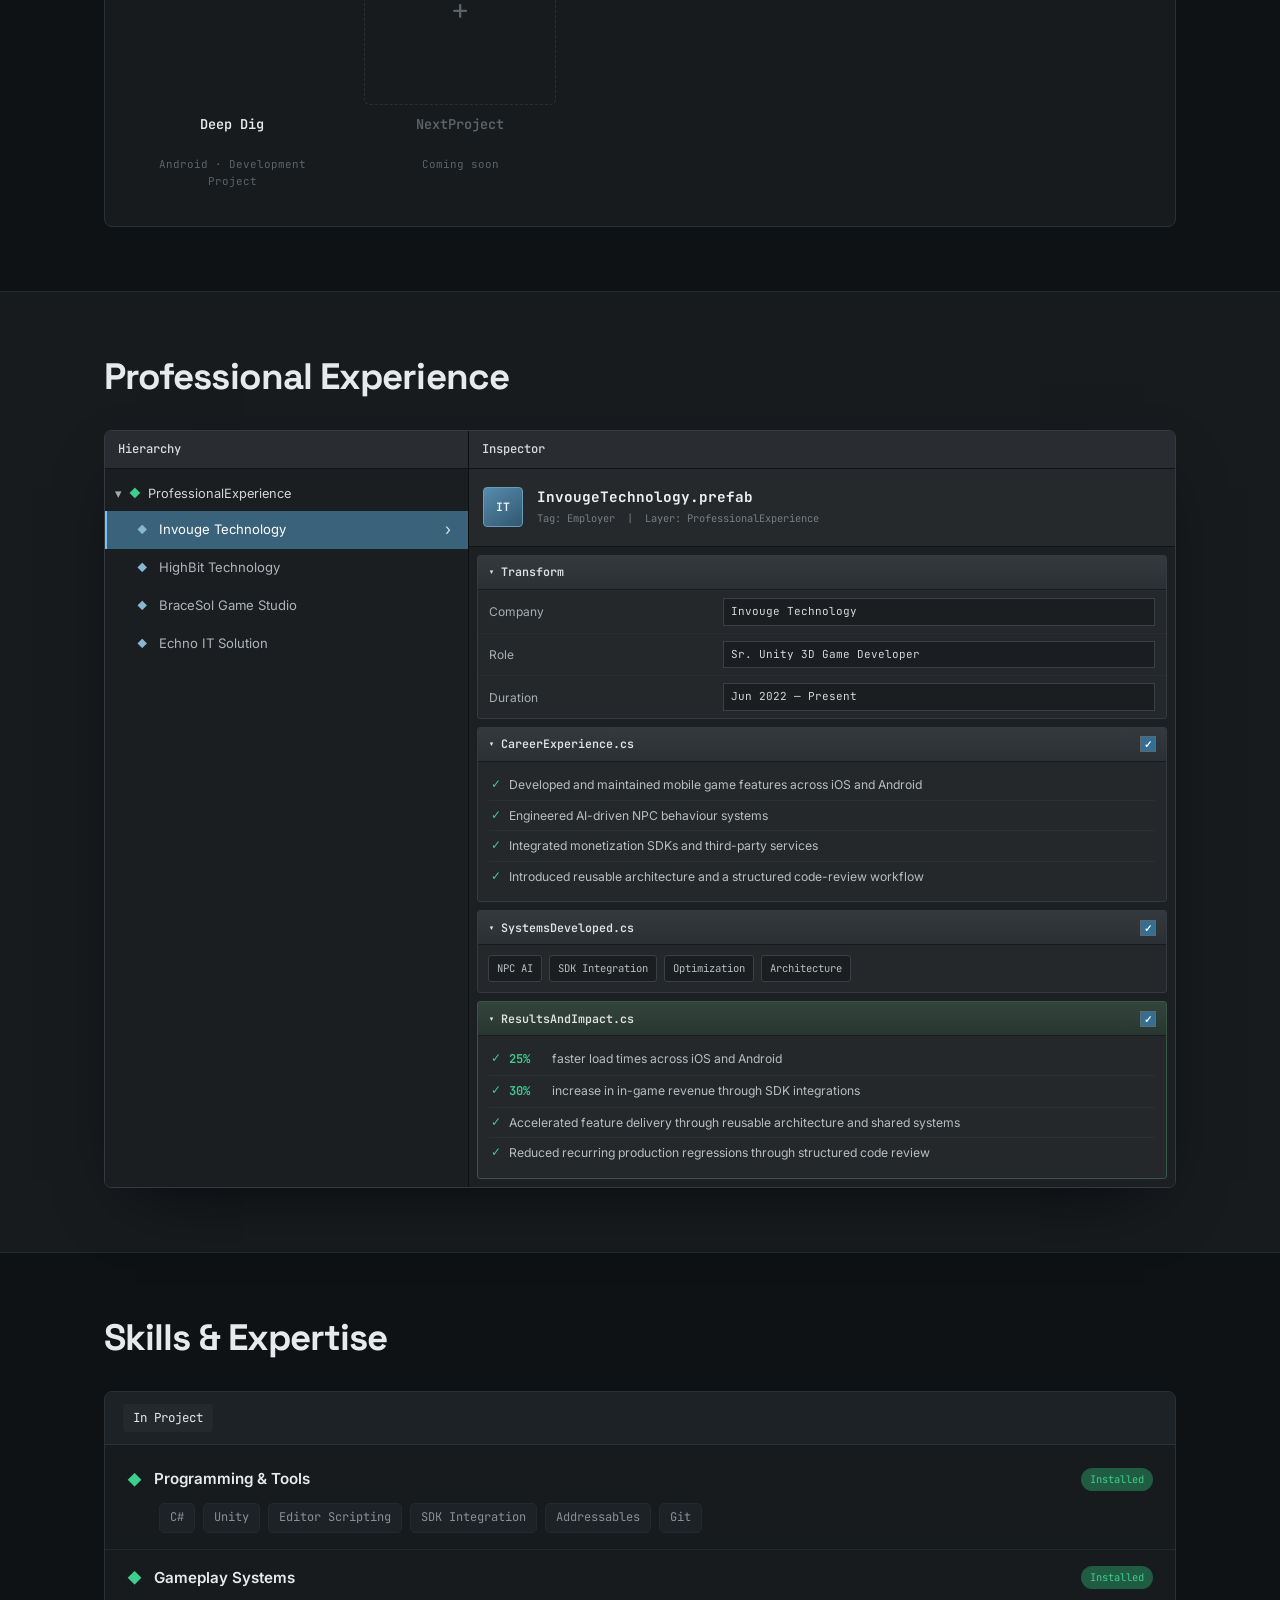
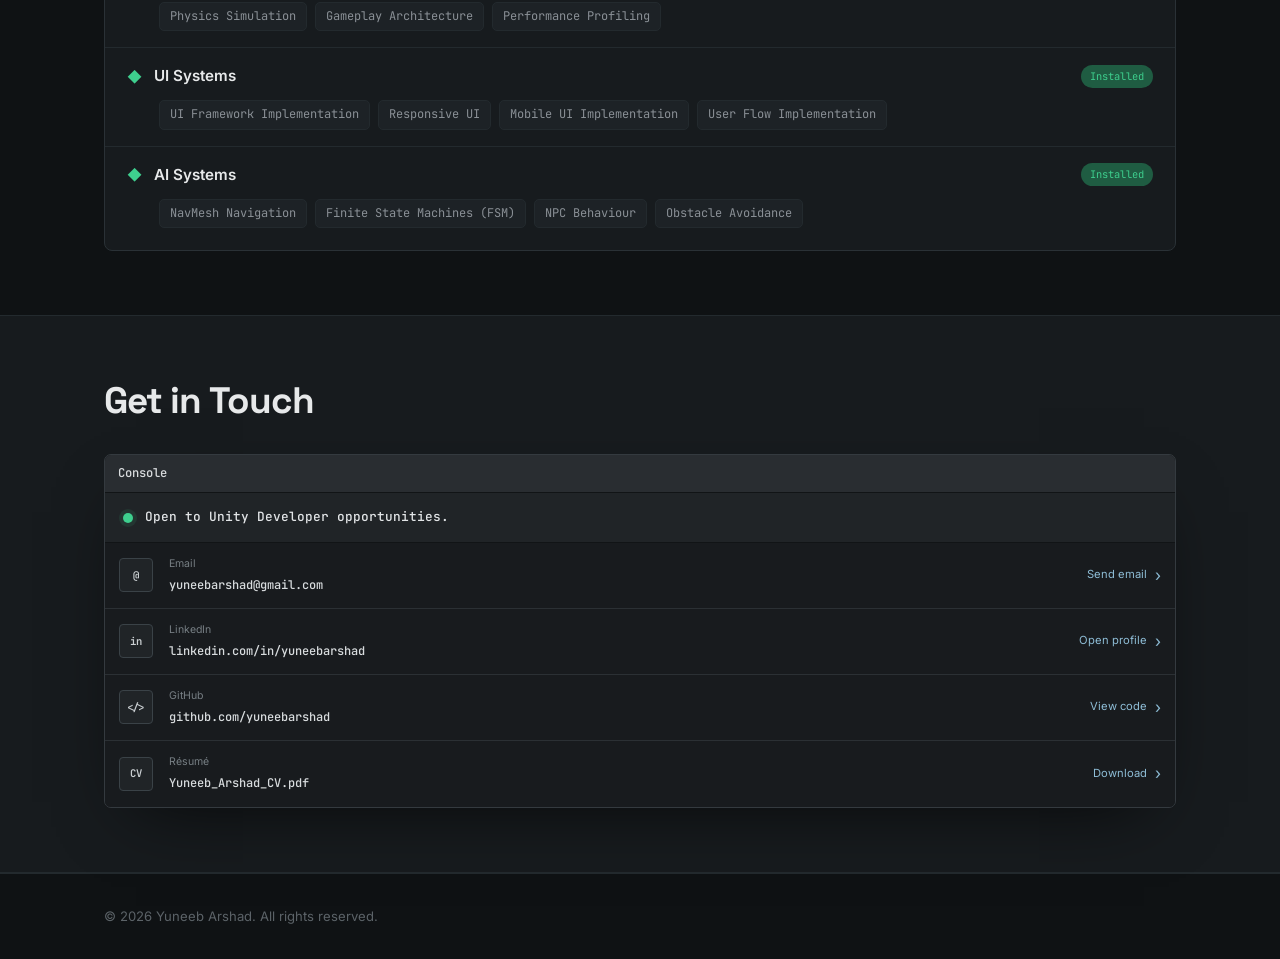
==== commit e9c8e3bf: "Update index.html" ====
--- a/index.html
+++ b/index.html
@@ -148,7 +148,7 @@
             </a>
 
             <a href="projects/deep-dig.html" class="pw-tile">
-              <div class="pw-thumb pw-thumb-add" aria-hidden="true">
+              <div class="pw-thumb pw-thumb-deepdig" aria-hidden="true">
                 <span>DD</span>
               </div>
               <div class="pw-name">Deep Dig</div>
